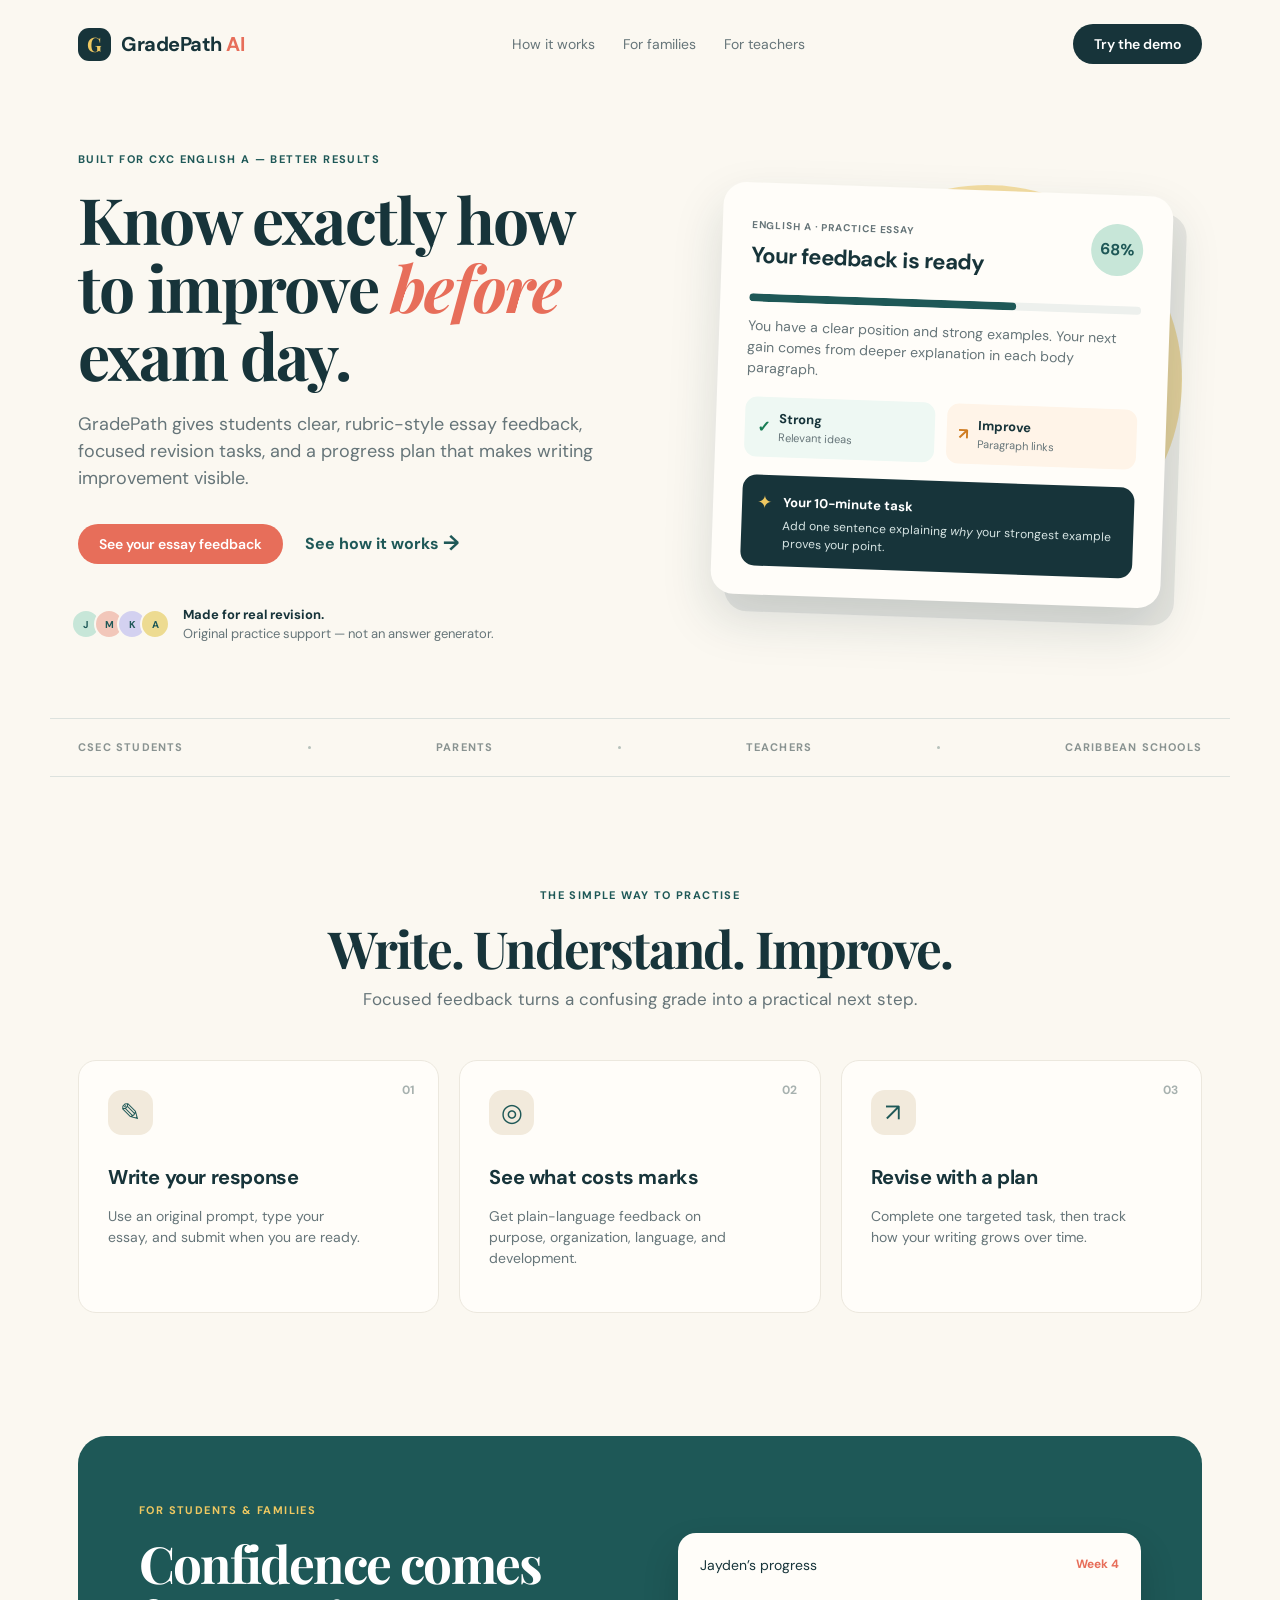
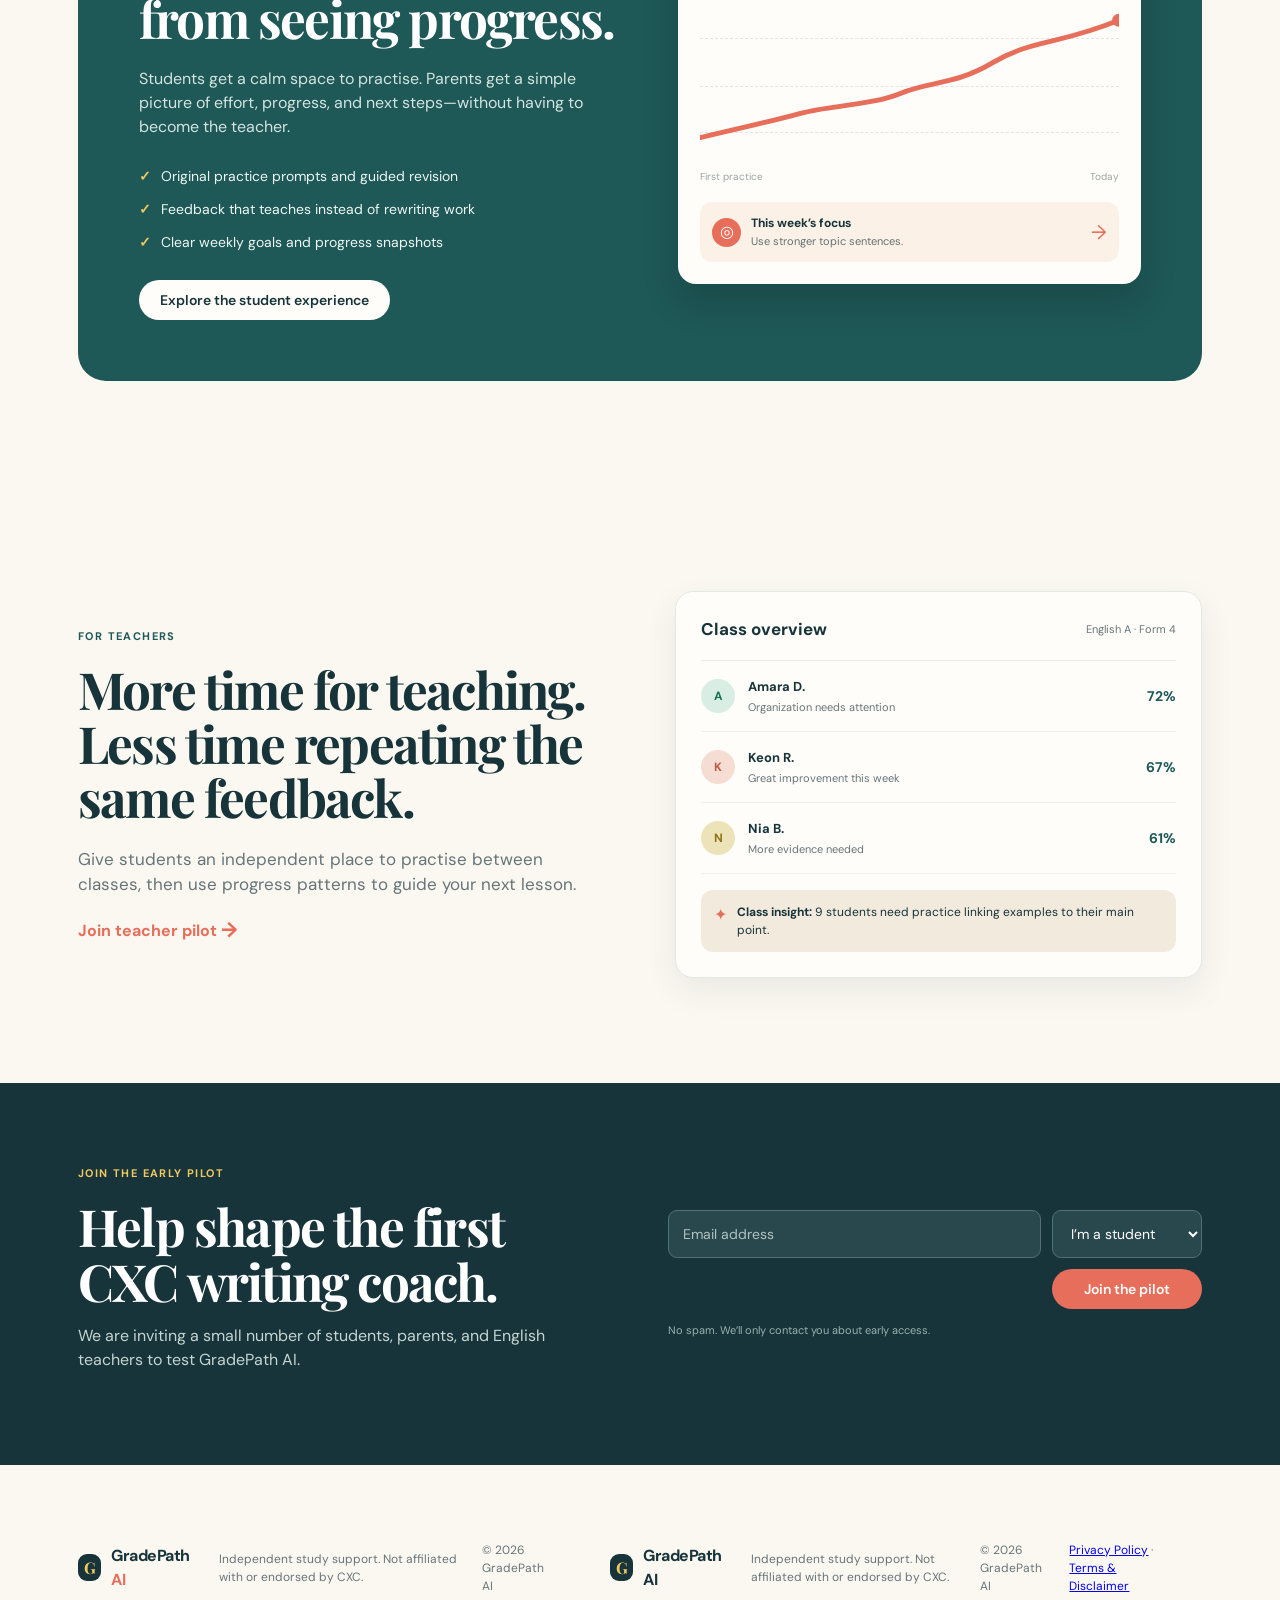
==== index.html @ 46530f76 "Update index.html" ====
<!doctype html>
<html lang="en">
<head>
  <meta charset="utf-8" />
  <meta name="viewport" content="width=device-width, initial-scale=1" />
  <title>GradePath AI — CXC English A Essay Coach — Built for Better Results</title>
  <meta name="description" content="Practice, get rubric-style feedback, and improve for CXC English A." />
  <link rel="preconnect" href="https://fonts.googleapis.com">
  <link rel="preconnect" href="https://fonts.gstatic.com" crossorigin>
  <link href="https://fonts.googleapis.com/css2?family=DM+Sans:wght@400;500;600;700&family=Playfair+Display:wght@600;700&display=swap" rel="stylesheet">
  <link rel="stylesheet" href="styles.css" />
</head>
<body>
  <div class="site-shell">
    <header class="nav">
      <a class="brand" href="#top" aria-label="GradePath AI home">
        <span class="brand-mark">G</span>
        <span>GradePath <b>AI</b></span>
      </a>
      <nav class="nav-links" aria-label="Main navigation">
        <a href="#how">How it works</a>
        <a href="#features">For families</a>
        <a href="#teacher">For teachers</a>
      </nav>
      <button class="btn btn-dark" id="openDemoTop">Try the demo</button>
    </header>

    <main id="top">
      <section class="hero">
        <div class="hero-copy">
          <span class="eyebrow">BUILT FOR CXC ENGLISH A — BETTER RESULTS</span>
          <h1>Know exactly how to improve <em>before</em> exam day.</h1>
          <p class="hero-text">GradePath gives students clear, rubric-style essay feedback, focused revision tasks, and a progress plan that makes writing improvement visible.</p>
          <div class="hero-actions">
            <button class="btn btn-coral" id="openDemoHero">See your essay feedback</button>
            <a href="#how" class="text-link">See how it works <span>→</span></a>
          </div>
          <div class="trust-row">
            <div class="avatar-stack" aria-hidden="true">
              <span>J</span><span>M</span><span>K</span><span>A</span>
            </div>
            <p><strong>Made for real revision.</strong><br>Original practice support — not an answer generator.</p>
          </div>
        </div>
        <div class="hero-card-wrap">
          <div class="sun-orb"></div>
          <article class="feedback-preview card-shadow">
            <div class="preview-top">
              <div>
                <span class="tiny-label">ENGLISH A · PRACTICE ESSAY</span>
                <h3>Your feedback is ready</h3>
              </div>
              <span class="score-pill">68%</span>
            </div>
            <div class="score-bar"><span style="width:68%"></span></div>
            <p class="preview-summary">You have a clear position and strong examples. Your next gain comes from deeper explanation in each body paragraph.</p>
            <div class="feedback-grid">
              <div class="mini-card positive"><span>✓</span><div><b>Strong</b><small>Relevant ideas</small></div></div>
              <div class="mini-card improve"><span>↗</span><div><b>Improve</b><small>Paragraph links</small></div></div>
            </div>
            <div class="revision-box">
              <span class="spark">✦</span>
              <div><b>Your 10-minute task</b><p>Add one sentence explaining <em>why</em> your strongest example proves your point.</p></div>
            </div>
          </article>
        </div>
      </section>

      <section class="logo-strip" aria-label="Target learners">
        <span>CSEC STUDENTS</span><i></i><span>PARENTS</span><i></i><span>TEACHERS</span><i></i><span>CARIBBEAN SCHOOLS</span>
      </section>

      <section id="how" class="section how-section">
        <div class="section-intro">
          <span class="eyebrow">THE SIMPLE WAY TO PRACTISE</span>
          <h2>Write. Understand. Improve.</h2>
          <p>Focused feedback turns a confusing grade into a practical next step.</p>
        </div>
        <div class="steps">
          <article class="step-card">
            <span class="step-number">01</span>
            <div class="step-icon">✎</div>
            <h3>Write your response</h3>
            <p>Use an original prompt, type your essay, and submit when you are ready.</p>
          </article>
          <article class="step-card">
            <span class="step-number">02</span>
            <div class="step-icon">◎</div>
            <h3>See what costs marks</h3>
            <p>Get plain-language feedback on purpose, organization, language, and development.</p>
          </article>
          <article class="step-card">
            <span class="step-number">03</span>
            <div class="step-icon">↗</div>
            <h3>Revise with a plan</h3>
            <p>Complete one targeted task, then track how your writing grows over time.</p>
          </article>
        </div>
      </section>

      <section id="features" class="section family-section">
        <div class="family-panel">
          <div>
            <span class="eyebrow">FOR STUDENTS & FAMILIES</span>
            <h2>Confidence comes from seeing progress.</h2>
            <p>Students get a calm space to practise. Parents get a simple picture of effort, progress, and next steps—without having to become the teacher.</p>
            <ul class="check-list">
              <li><span>✓</span> Original practice prompts and guided revision</li>
              <li><span>✓</span> Feedback that teaches instead of rewriting work</li>
              <li><span>✓</span> Clear weekly goals and progress snapshots</li>
            </ul>
            <button class="btn btn-light" id="openDemoFamily">Explore the student experience</button>
          </div>
          <div class="progress-mock">
            <div class="progress-head"><span>Jayden’s progress</span><b>Week 4</b></div>
            <div class="chart-area">
              <div class="gridline g1"></div><div class="gridline g2"></div><div class="gridline g3"></div>
              <svg viewBox="0 0 500 210" preserveAspectRatio="none" aria-label="Improving score graph">
                <path d="M0 175 C60 160, 85 155, 120 145 S205 135, 240 120 S305 110, 350 82 S430 60, 500 30" fill="none" stroke="currentColor" stroke-width="6" stroke-linecap="round" />
                <circle cx="500" cy="30" r="8" fill="currentColor" />
              </svg>
            </div>
            <div class="chart-labels"><span>First practice</span><span>Today</span></div>
            <div class="goal-card"><span class="goal-icon">◎</span><div><b>This week’s focus</b><p>Use stronger topic sentences.</p></div><span class="goal-arrow">→</span></div>
          </div>
        </div>
      </section>

      <section id="teacher" class="section teacher-section">
        <div class="teacher-copy">
          <span class="eyebrow">FOR TEACHERS</span>
          <h2>More time for teaching. Less time repeating the same feedback.</h2>
          <p>Give students an independent place to practise between classes, then use progress patterns to guide your next lesson.</p>
          <a class="text-link dark-link" href="#waitlist">Join teacher pilot <span>→</span></a>
        </div>
        <div class="teacher-dashboard">
          <div class="dash-top"><b>Class overview</b><span>English A · Form 4</span></div>
          <div class="student-row"><span class="student-dot one">A</span><div><b>Amara D.</b><small>Organization needs attention</small></div><strong>72%</strong></div>
          <div class="student-row"><span class="student-dot two">K</span><div><b>Keon R.</b><small>Great improvement this week</small></div><strong>67%</strong></div>
          <div class="student-row"><span class="student-dot three">N</span><div><b>Nia B.</b><small>More evidence needed</small></div><strong>61%</strong></div>
          <div class="insight-callout"><span>✦</span><p><b>Class insight:</b> 9 students need practice linking examples to their main point.</p></div>
        </div>
      </section>

      <section id="waitlist" class="waitlist-section">
        <div>
          <span class="eyebrow light-eyebrow">JOIN THE EARLY PILOT</span>
          <h2>Help shape the first CXC writing coach.</h2>
          <p>We are inviting a small number of students, parents, and English teachers to test GradePath AI.</p>
        </div>
        <form
  name="gradepath-waitlist"
  method="POST"
  data-netlify="true"
  netlify-honeypot="bot-field"
  class="waitlist-form"
>
  <input type="hidden" name="form-name" value="gradepath-waitlist">

  <p hidden>
    <label>
      Don’t fill this out:
      <input name="bot-field">
    </label>
  </p>

  <input
    required
    type="email"
    id="email"
    name="email"
    placeholder="Email address"
    aria-label="Email address"
  >

  <select id="role" name="role" aria-label="I am a">
    <option value="Student">I’m a student</option>
    <option value="Parent">I’m a parent</option>
    <option value="Teacher">I’m a teacher</option>
  </select>

  <button class="btn btn-coral" type="submit">Join the pilot</button>

  <p class="form-note">
    No spam. We’ll only contact you about early access.
  </p>
</form>
      </section>
    </main>

    <footer class="footer">
      <a class="brand footer-brand" href="#top"><span class="brand-mark">G</span><span>GradePath <b>AI</b></span></a>
      <p>Independent study support. Not affiliated with or endorsed by CXC.</p>
      <span>© 2026 GradePath AI</span><footer class="footer">
  <a class="brand footer-brand" href="#top"><span class="brand-mark">G</span><span>GradePath AI</span></a>
  <p>Independent study support. Not affiliated with or endorsed by CXC.</p>
  <span>© 2026 GradePath AI</span>

  <p>
    <a href="/privacy.html">Privacy Policy</a>
    <span>·</span>
    <a href="/terms.html">Terms & Disclaimer</a>
  </p>
</footer>
    </footer>
  </div>

  <div class="modal-backdrop" id="demoModal" aria-hidden="true">
    <section class="demo-modal" role="dialog" aria-modal="true" aria-labelledby="demoTitle">
      <button class="modal-close" id="closeDemo" aria-label="Close demo">×</button>
      <div class="demo-step" id="demoInput">
        <span class="eyebrow">INTERACTIVE DEMO</span>
        <h2 id="demoTitle">Try a sample essay check.</h2>
        <p>Paste a short paragraph. This demo gives example coaching feedback—not an official CXC grade.</p>
        <textarea id="essayText" placeholder="Write or paste a paragraph here…">Social media can be helpful for teenagers because it allows them to communicate with friends and learn new things. However, many young people spend too much time online and this can affect their school work.</textarea>
        <button class="btn btn-dark full-btn" id="analyzeEssay">Show my feedback</button>
      </div>
      <div class="demo-step hidden" id="demoFeedback">
        <span class="eyebrow">YOUR PRACTICE FEEDBACK</span>
        <div class="modal-score"><div><span>Estimated practice band</span><h2 id="scoreValue">65%</h2></div><div class="modal-ring"><span id="scoreRing">65</span></div></div>
        <div class="feedback-list">
          <div><span class="pill pill-good">Strength</span><p id="strengthText">Your main idea is clear and relevant to the topic.</p></div>
          <div><span class="pill pill-focus">Focus next</span><p id="focusText">Explain how social media affects school work with one specific example.</p></div>
          <div><span class="pill pill-task">10-minute revision</span><p>Write one extra sentence that explains why your example proves your point.</p></div>
        </div>
        <button class="btn btn-coral full-btn" id="resetDemo">Try another response</button>
      </div>
    </section>
  </div>

  <script src="script.js"></script>
</body>
</html>
---- styles.css ----
:root{
  --ink:#17343a;--paper:#fbf8f1;--cream:#f2eadc;--teal:#1e5857;--mint:#c7e6d8;--coral:#e76e5a;--gold:#efc861;--muted:#667579;--line:#dde2de;--white:#fffdf9;
}
*{box-sizing:border-box} html{scroll-behavior:smooth} body{margin:0;background:var(--paper);font-family:"DM Sans",Arial,sans-serif;color:var(--ink);line-height:1.5}.site-shell{overflow:hidden}.nav{max-width:1180px;margin:auto;padding:24px 28px;display:flex;align-items:center;justify-content:space-between;gap:20px}.brand{display:flex;align-items:center;gap:10px;color:var(--ink);text-decoration:none;font-size:20px;font-weight:700;letter-spacing:-.5px}.brand b{color:var(--coral)}.brand-mark{display:grid;place-items:center;width:33px;height:33px;border-radius:11px;background:var(--ink);color:var(--gold);font-family:"Playfair Display",serif;font-size:20px}.nav-links{display:flex;gap:28px}.nav-links a{color:var(--muted);font-size:14px;text-decoration:none}.nav-links a:hover{color:var(--ink)}.btn{border:0;border-radius:999px;padding:13px 21px;font:600 14px/1 "DM Sans",sans-serif;cursor:pointer;transition:.2s transform,.2s opacity}.btn:hover{transform:translateY(-2px)}.btn-dark{background:var(--ink);color:white}.btn-coral{background:var(--coral);color:white}.btn-light{background:var(--white);color:var(--ink)}.hero{max-width:1180px;margin:auto;min-height:630px;padding:58px 28px 74px;display:grid;grid-template-columns:1.03fr .97fr;align-items:center;gap:50px}.eyebrow{display:inline-block;color:var(--teal);font-size:11px;font-weight:700;letter-spacing:1.4px}.hero h1,.section h2,.waitlist-section h2{font-family:"Playfair Display",serif;letter-spacing:-1.8px;line-height:1.06;margin:15px 0 22px}.hero h1{font-size:clamp(45px,5vw,70px);max-width:650px}.hero h1 em{color:var(--coral);font-style:italic}.hero-text{font-size:18px;color:var(--muted);max-width:565px}.hero-actions{display:flex;align-items:center;gap:22px;margin-top:32px}.text-link{font-weight:700;color:var(--teal);text-decoration:none}.text-link span{font-size:21px;vertical-align:-1px}.trust-row{display:flex;align-items:center;gap:13px;margin-top:41px}.trust-row p{font-size:13px;color:var(--muted);margin:0}.trust-row strong{color:var(--ink)}.avatar-stack{display:flex}.avatar-stack span{width:30px;height:30px;border:2px solid var(--paper);border-radius:100%;display:grid;place-items:center;margin-left:-7px;font-size:10px;font-weight:700;background:var(--mint);color:var(--teal)}.avatar-stack span:nth-child(2){background:#f2c7ba}.avatar-stack span:nth-child(3){background:#d3d1f0}.avatar-stack span:nth-child(4){background:#eddb91}.hero-card-wrap{position:relative;min-height:430px;display:grid;place-items:center}.sun-orb{position:absolute;width:390px;height:390px;border-radius:50%;background:var(--gold);opacity:.54;top:5px;right:20px}.feedback-preview{width:min(450px,100%);position:relative;z-index:1;background:var(--white);border-radius:23px;padding:29px;transform:rotate(2deg)}.card-shadow{box-shadow:14px 17px 0 rgba(23,52,58,.09),0 23px 50px rgba(23,52,58,.15)}.preview-top{display:flex;justify-content:space-between;gap:15px}.preview-top h3{font-size:22px;letter-spacing:-.5px;margin:3px 0 0}.tiny-label{color:var(--muted);font-size:10px;font-weight:700;letter-spacing:.9px}.score-pill{display:grid;place-items:center;width:52px;height:52px;border-radius:50%;background:var(--mint);color:var(--teal);font-weight:700}.score-bar{height:8px;border-radius:99px;background:#edf0ed;margin:22px 0 14px;overflow:hidden}.score-bar span{display:block;height:100%;border-radius:inherit;background:var(--teal)}.preview-summary{color:var(--muted);font-size:14px}.feedback-grid{display:grid;grid-template-columns:1fr 1fr;gap:12px;margin:18px 0}.mini-card{display:flex;align-items:center;gap:9px;border-radius:12px;padding:12px}.mini-card span{font-weight:700}.mini-card b,.mini-card small{display:block}.mini-card b{font-size:13px}.mini-card small{font-size:11px;color:var(--muted)}.positive{background:#eef8f3}.positive span{color:#177d54}.improve{background:#fff4e8}.improve span{color:#cf7c22}.revision-box{display:flex;align-items:flex-start;gap:11px;background:var(--ink);border-radius:14px;color:white;padding:14px 15px}.revision-box b{font-size:13px}.revision-box p{font-size:12px;margin:3px 0 0;color:#d7e5e4}.spark{color:var(--gold);font-size:18px}.logo-strip{max-width:1180px;margin:0 auto;padding:20px 28px;border-top:1px solid var(--line);border-bottom:1px solid var(--line);display:flex;justify-content:space-between;align-items:center;color:#899391;font-size:11px;font-weight:700;letter-spacing:1.2px}.logo-strip i{width:3px;height:3px;border-radius:50%;background:#b6c1bb}.section{max-width:1180px;margin:auto;padding:105px 28px}.section-intro{text-align:center}.section h2,.waitlist-section h2{font-size:clamp(34px,4vw,52px)}.section-intro p{color:var(--muted);font-size:17px;margin-top:-10px}.steps{display:grid;grid-template-columns:repeat(3,1fr);gap:20px;margin-top:48px}.step-card{background:#fffdf9;border:1px solid #ece8de;border-radius:18px;padding:29px;position:relative;min-height:250px}.step-number{position:absolute;right:23px;top:20px;color:#a7b1af;font-weight:700;font-size:12px}.step-icon{display:grid;place-items:center;width:45px;height:45px;border-radius:14px;background:var(--cream);color:var(--teal);font-size:25px}.step-card h3{font-size:20px;letter-spacing:-.4px;margin:27px 0 7px}.step-card p{font-size:14px;color:var(--muted);max-width:255px}.family-section{padding-top:18px}.family-panel{background:var(--teal);border-radius:28px;padding:61px;display:grid;grid-template-columns:1fr .95fr;gap:52px;align-items:center;color:white}.family-panel .eyebrow{color:var(--gold)}.family-panel h2{max-width:520px}.family-panel p{color:#d3e4e0;max-width:500px}.check-list{list-style:none;padding:0;margin:27px 0}.check-list li{display:flex;gap:10px;margin:12px 0;color:#edf7f4;font-size:14px}.check-list span{color:var(--gold);font-weight:700}.progress-mock{background:var(--white);color:var(--ink);padding:22px;border-radius:18px;box-shadow:0 18px 36px rgba(0,0,0,.16)}.progress-head{display:flex;justify-content:space-between;font-size:14px}.progress-head b{color:var(--coral);font-size:12px}.chart-area{height:170px;position:relative;color:var(--coral);margin:20px 0 3px}.chart-area svg{width:100%;height:100%;position:relative;z-index:1}.gridline{position:absolute;width:100%;border-top:1px dashed #e2e4e2}.g1{top:25%}.g2{top:53%}.g3{top:80%}.chart-labels{display:flex;justify-content:space-between;color:#9aa4a4;font-size:10px}.goal-card{display:flex;align-items:center;gap:10px;margin-top:18px;background:#fbf1e7;border-radius:12px;padding:12px}.goal-card b,.goal-card p{display:block}.goal-card b{font-size:12px}.goal-card p{font-size:11px;margin:1px 0;color:#657171}.goal-icon{display:grid;place-items:center;background:var(--coral);color:white;width:29px;height:29px;border-radius:50%}.goal-arrow{margin-left:auto;color:var(--coral);font-size:20px}.teacher-section{display:grid;grid-template-columns:1fr 1fr;gap:70px;align-items:center}.teacher-copy h2{max-width:510px}.teacher-copy p{color:var(--muted);font-size:17px;max-width:500px}.dark-link{color:var(--coral)}.teacher-dashboard{background:#fffdf9;border:1px solid #e5e9e4;border-radius:18px;padding:25px;box-shadow:0 12px 34px rgba(23,52,58,.08)}.dash-top{display:flex;justify-content:space-between;align-items:center;padding-bottom:18px;border-bottom:1px solid #e8ece8}.dash-top b{font-size:17px}.dash-top span{font-size:11px;color:var(--muted)}.student-row{display:grid;grid-template-columns:36px 1fr auto;gap:11px;align-items:center;padding:16px 0;border-bottom:1px solid #eef0ed}.student-dot{width:34px;height:34px;border-radius:50%;display:grid;place-items:center;font-size:12px;font-weight:700}.one{background:#d8eee4;color:#167155}.two{background:#f6ddd4;color:#bc5944}.three{background:#ede3b8;color:#907217}.student-row b{font-size:13px;display:block}.student-row small{display:block;font-size:11px;color:var(--muted);margin-top:2px}.student-row strong{color:var(--teal);font-size:14px}.insight-callout{display:flex;gap:10px;background:var(--cream);padding:13px;border-radius:12px;margin-top:16px}.insight-callout span{color:var(--coral)}.insight-callout p{font-size:12px;margin:0}.waitlist-section{background:var(--ink);color:white;padding:77px max(28px,calc((100vw - 1124px)/2));display:grid;grid-template-columns:1fr 1fr;gap:55px;align-items:center}.light-eyebrow{color:var(--gold)}.waitlist-section h2{max-width:510px;margin-bottom:15px}.waitlist-section p{color:#c5d4d0;max-width:480px}.waitlist-form{display:grid;grid-template-columns:1fr 150px;gap:11px}.waitlist-form input,.waitlist-form select{border:1px solid #537074;background:#29484e;color:white;border-radius:9px;padding:13px 14px;font:14px "DM Sans",sans-serif;outline:none}.waitlist-form input::placeholder{color:#b1c2bf}.waitlist-form input:focus,.waitlist-form select:focus{border-color:var(--gold)}.waitlist-form .btn{grid-column:2}.form-note{grid-column:1/-1!important;margin:2px 0 0!important;font-size:11px;color:#9bb0ad!important}.footer{max-width:1180px;margin:auto;padding:32px 28px;display:flex;justify-content:space-between;align-items:center;gap:25px;color:var(--muted);font-size:12px}.footer-brand{font-size:16px}.footer .brand-mark{width:27px;height:27px;border-radius:9px;font-size:16px}.modal-backdrop{opacity:0;pointer-events:none;position:fixed;inset:0;background:rgba(10,29,33,.65);display:grid;place-items:center;padding:20px;z-index:9;transition:opacity .2s}.modal-backdrop.open{opacity:1;pointer-events:auto}.demo-modal{position:relative;width:min(620px,100%);max-height:90vh;overflow:auto;border-radius:21px;background:var(--white);padding:35px;box-shadow:0 24px 80px rgba(0,0,0,.35)}.modal-close{position:absolute;right:18px;top:15px;background:transparent;border:0;color:var(--muted);font-size:28px;cursor:pointer}.demo-modal h2{font-family:"Playfair Display",serif;font-size:37px;letter-spacing:-1px;line-height:1.1;margin:9px 0}.demo-modal p{color:var(--muted)}.demo-modal textarea{width:100%;min-height:155px;border:1px solid #dce3de;border-radius:12px;background:#fffefa;padding:14px;font:14px/1.55 "DM Sans",sans-serif;color:var(--ink);resize:vertical;margin:15px 0}.full-btn{width:100%;margin-top:8px}.hidden{display:none}.modal-score{display:flex;align-items:center;justify-content:space-between;margin:17px 0 21px}.modal-score span{display:block;color:var(--muted);font-size:12px}.modal-score h2{font-family:"DM Sans";font-size:43px;margin:0;color:var(--teal)}.modal-ring{width:80px;height:80px;border:7px solid var(--mint);border-right-color:var(--teal);border-bottom-color:var(--teal);border-radius:50%;display:grid;place-items:center;color:var(--teal);font-weight:700}.feedback-list{display:grid;gap:10px}.feedback-list>div{border-radius:12px;padding:12px 14px;background:#f3f6f2}.feedback-list p{font-size:13px;margin:5px 0 0}.pill{font-size:10px;font-weight:700;letter-spacing:.7px;text-transform:uppercase}.pill-good{color:#16815a}.pill-focus{color:#c67822}.pill-task{color:var(--coral)}
@media(max-width:850px){.nav-links{display:none}.hero{grid-template-columns:1fr;padding-top:38px;gap:20px}.hero-card-wrap{min-height:390px}.family-panel,.teacher-section,.waitlist-section{grid-template-columns:1fr}.family-panel{padding:38px}.teacher-section{gap:35px}.waitlist-section{padding:60px 28px}.waitlist-form{max-width:530px}.logo-strip{gap:12px;justify-content:center;flex-wrap:wrap}.logo-strip i{display:none}.footer{align-items:flex-start;flex-direction:column;gap:12px}}
@media(max-width:570px){.nav{padding:18px 19px}.nav .btn{padding:11px 15px}.hero{padding:40px 20px 54px}.hero h1{font-size:44px}.hero-actions{align-items:flex-start;flex-direction:column}.hero-card-wrap{min-height:352px}.sun-orb{width:300px;height:300px;right:-30px}.feedback-preview{padding:22px}.section{padding:75px 20px}.steps{grid-template-columns:1fr;margin-top:34px}.family-panel{margin:0 -2px;padding:31px 23px;border-radius:20px}.teacher-section{padding-top:70px}.waitlist-section{padding:52px 20px}.waitlist-form{grid-template-columns:1fr}.waitlist-form .btn{grid-column:1}.footer{padding:28px 20px}.demo-modal{padding:29px 21px}.demo-modal h2{font-size:31px}}
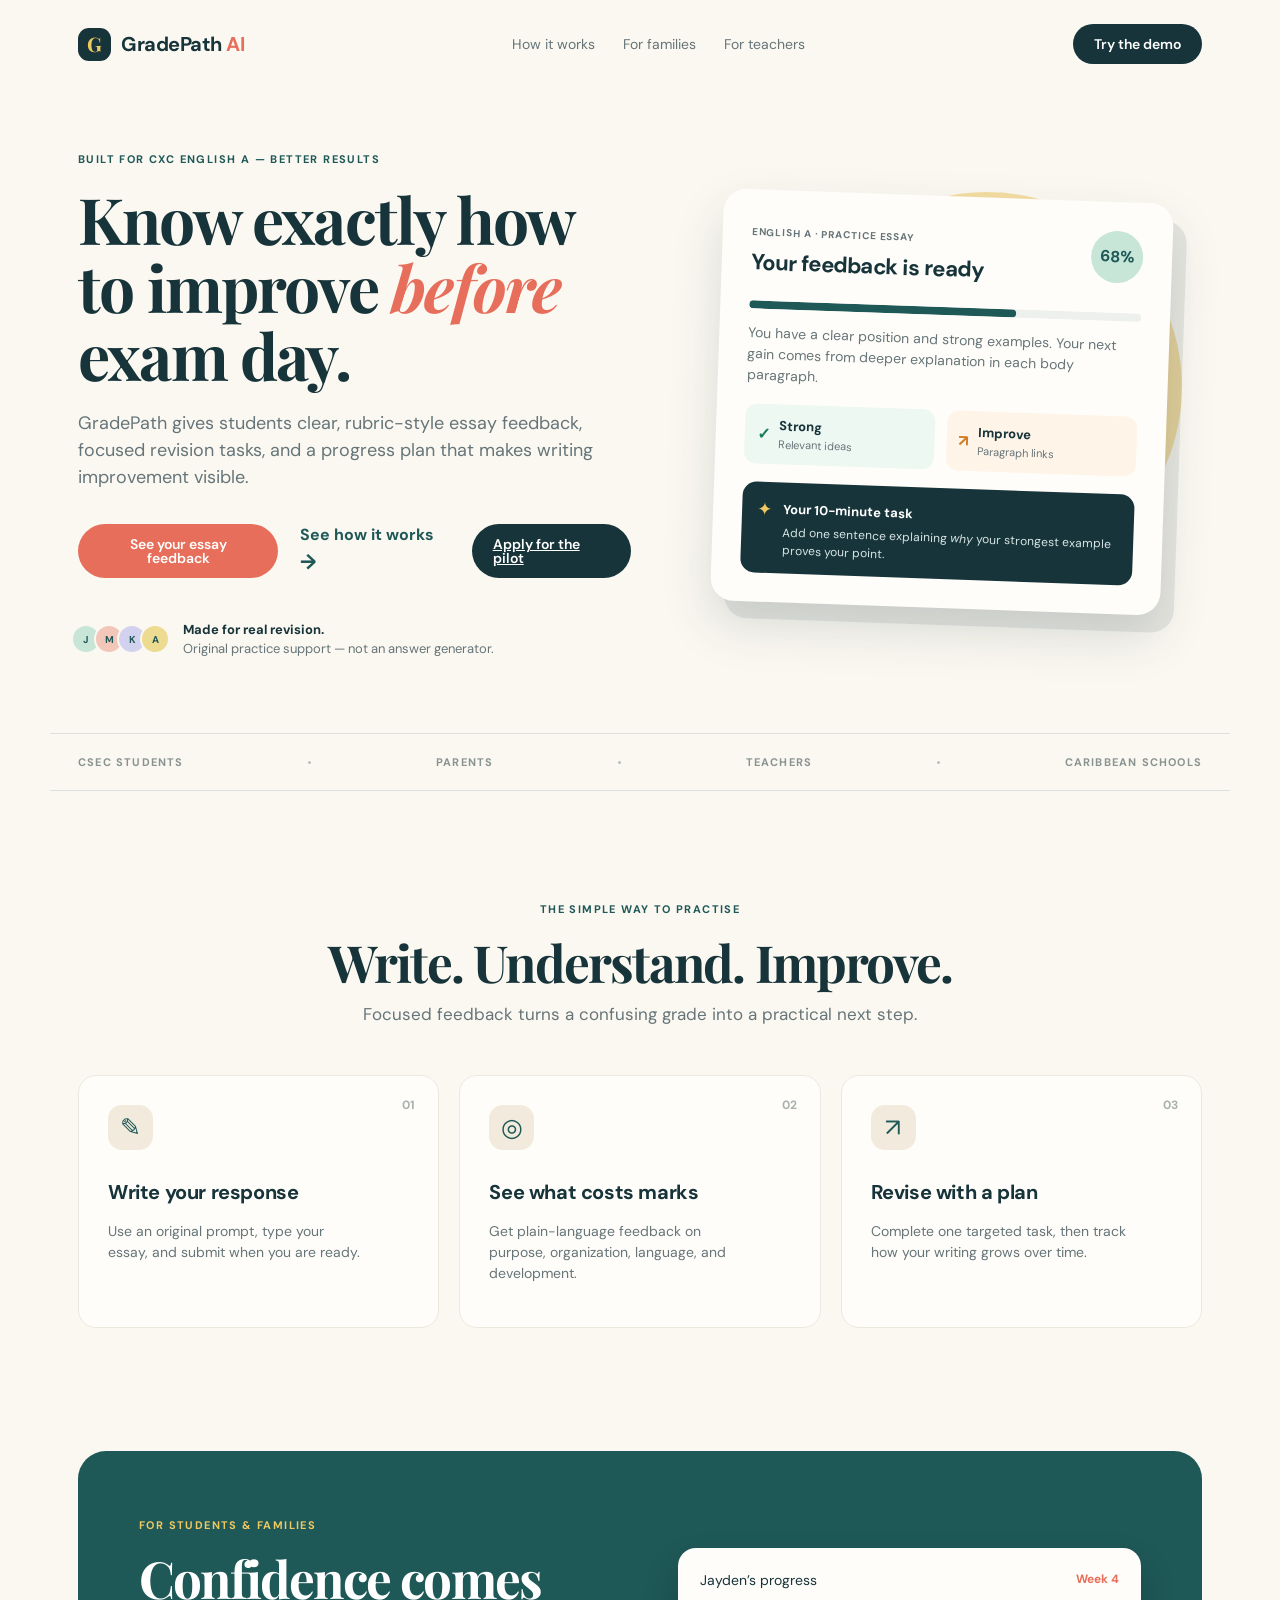
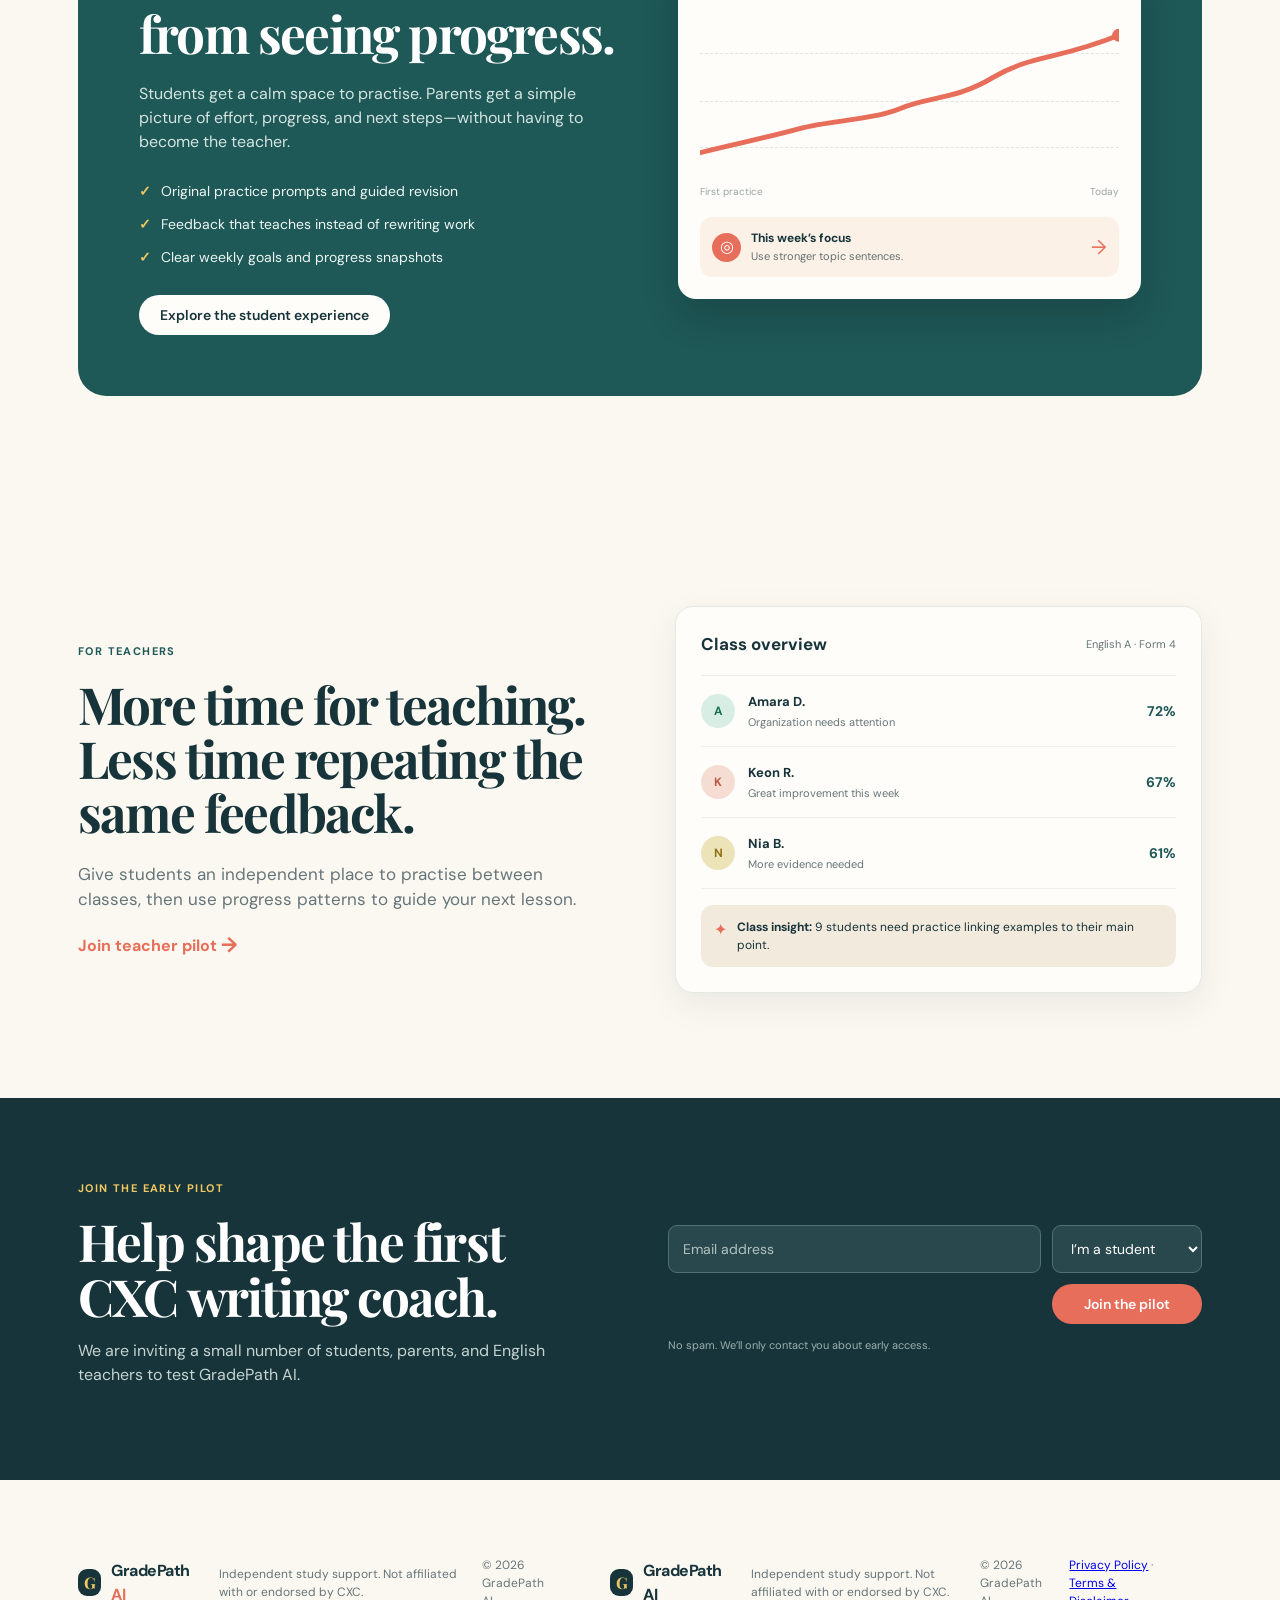
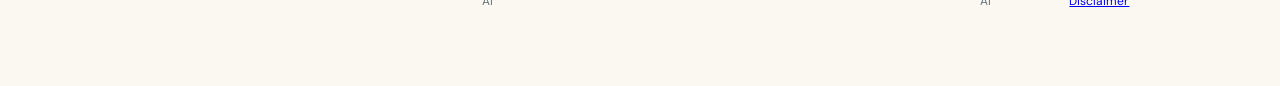
==== commit 80af9b0a: "Update index.html" ====
--- a/index.html
+++ b/index.html
@@ -34,6 +34,7 @@
           <div class="hero-actions">
             <button class="btn btn-coral" id="openDemoHero">See your essay feedback</button>
             <a href="#how" class="text-link">See how it works <span>→</span></a>
+            <a class="btn btn-dark" href="/pilot.html">Apply for the pilot</a>
           </div>
           <div class="trust-row">
             <div class="avatar-stack" aria-hidden="true">
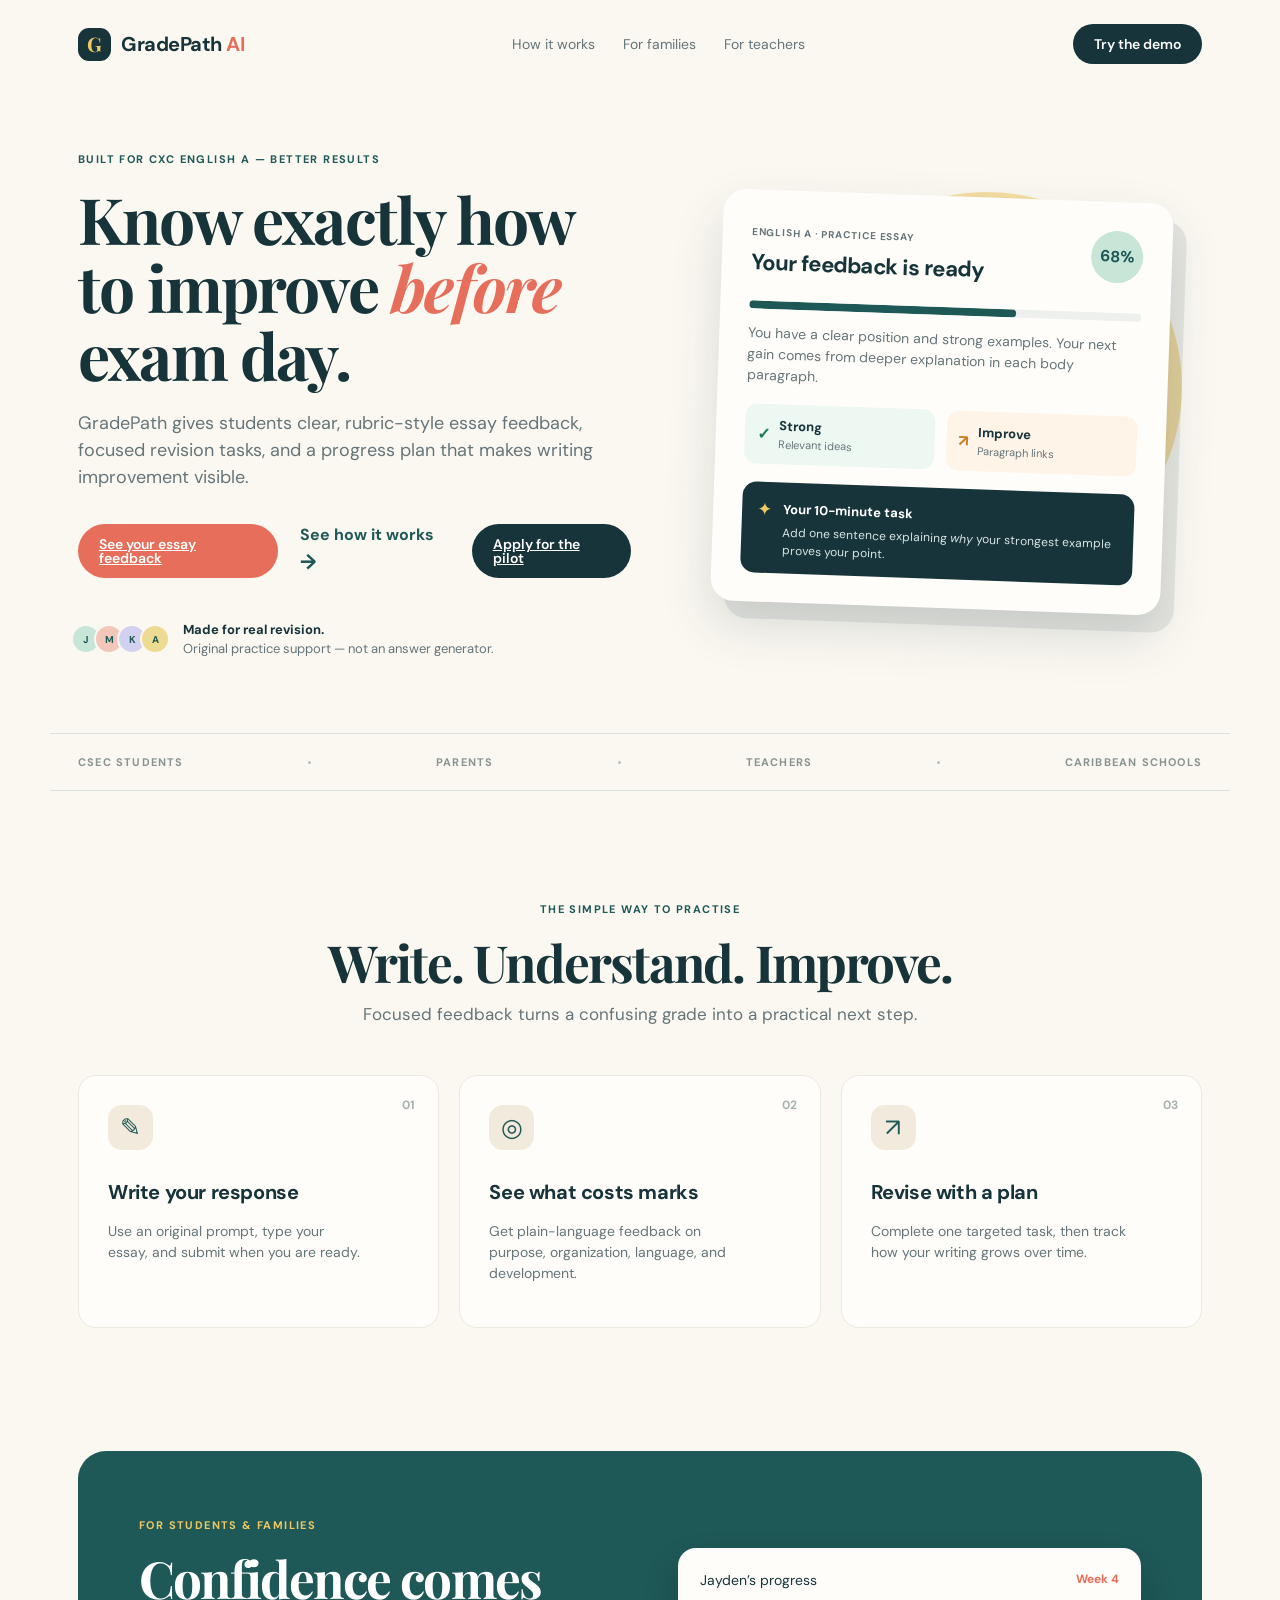
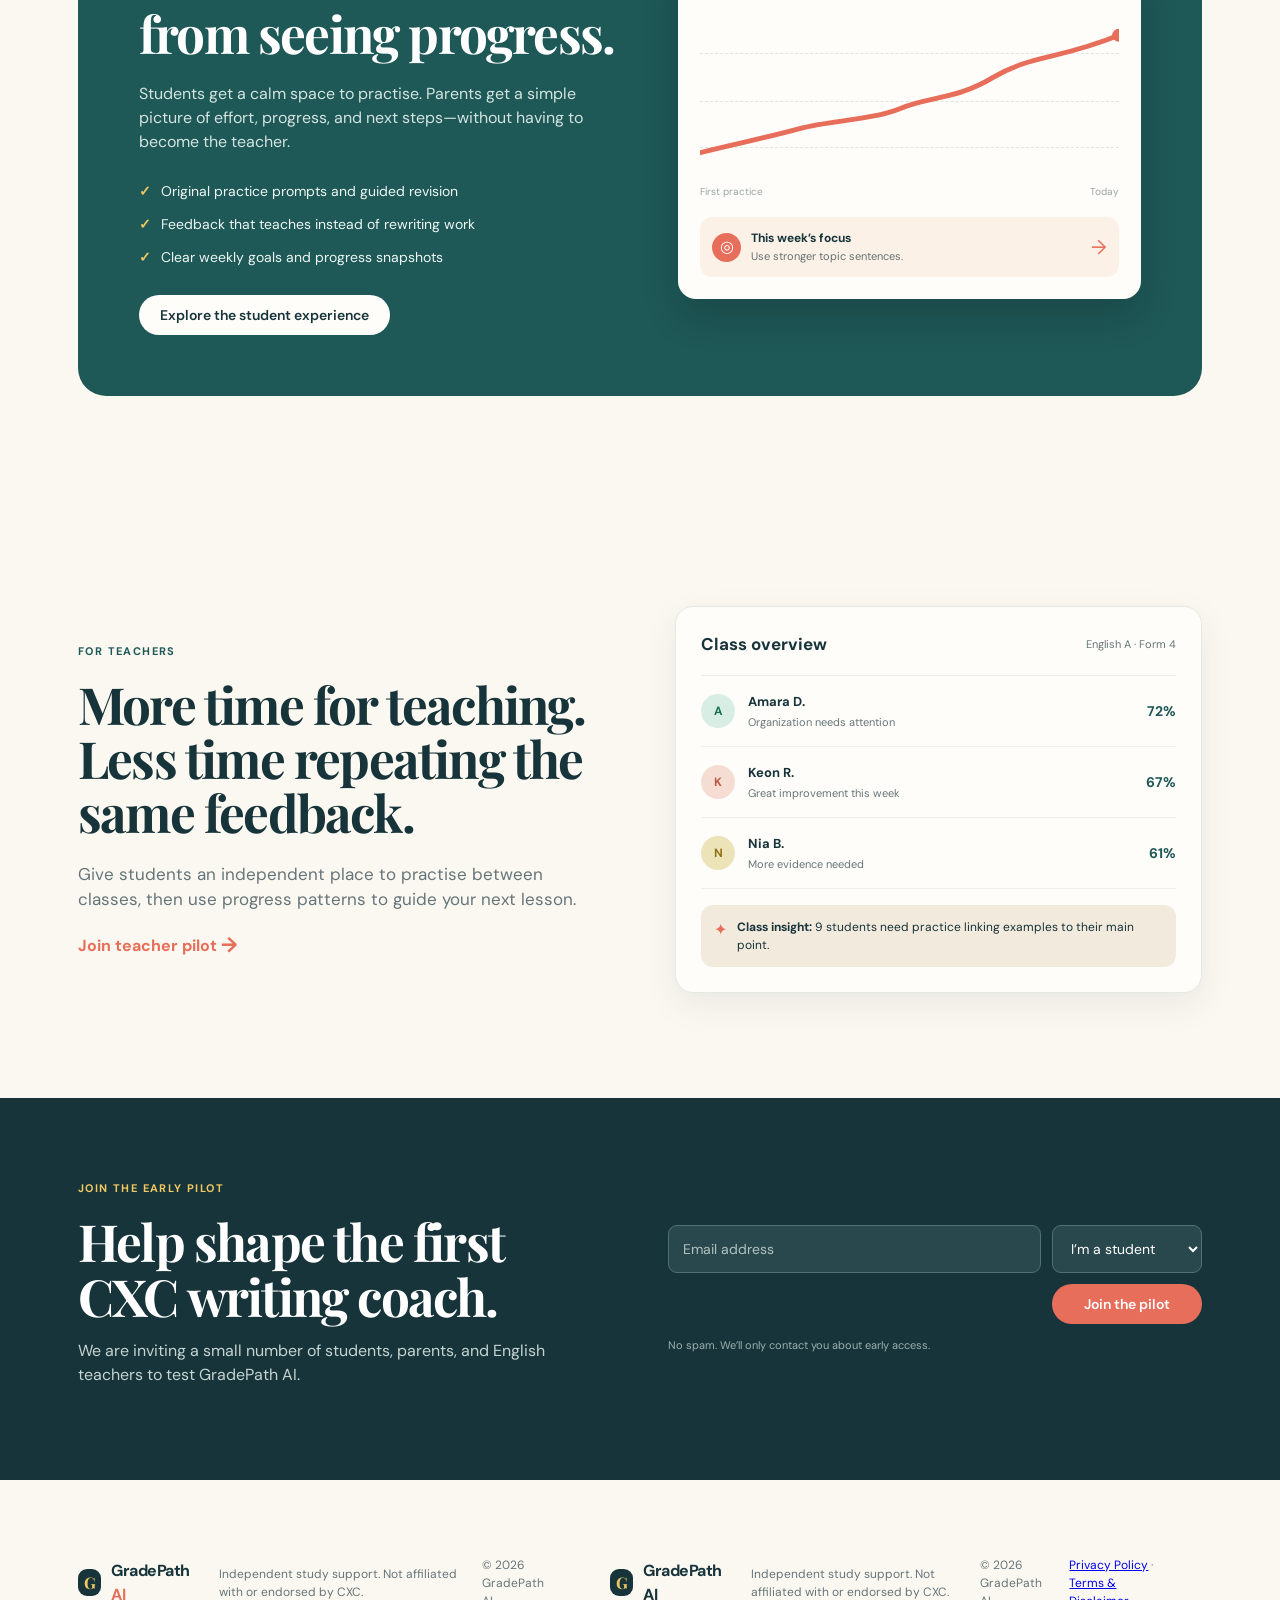
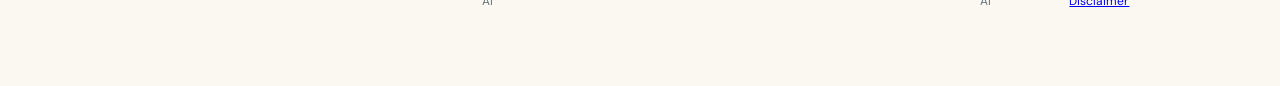
==== commit e43e7a6f: "Link homepage to essay feedback page" ====
--- a/index.html
+++ b/index.html
@@ -32,7 +32,7 @@
           <h1>Know exactly how to improve <em>before</em> exam day.</h1>
           <p class="hero-text">GradePath gives students clear, rubric-style essay feedback, focused revision tasks, and a progress plan that makes writing improvement visible.</p>
           <div class="hero-actions">
-            <button class="btn btn-coral" id="openDemoHero">See your essay feedback</button>
+            <a class="btn btn-coral" href="essay-feedback.html">See your essay feedback</a>
             <a href="#how" class="text-link">See how it works <span>→</span></a>
             <a class="btn btn-dark" href="/pilot.html">Apply for the pilot</a>
           </div>
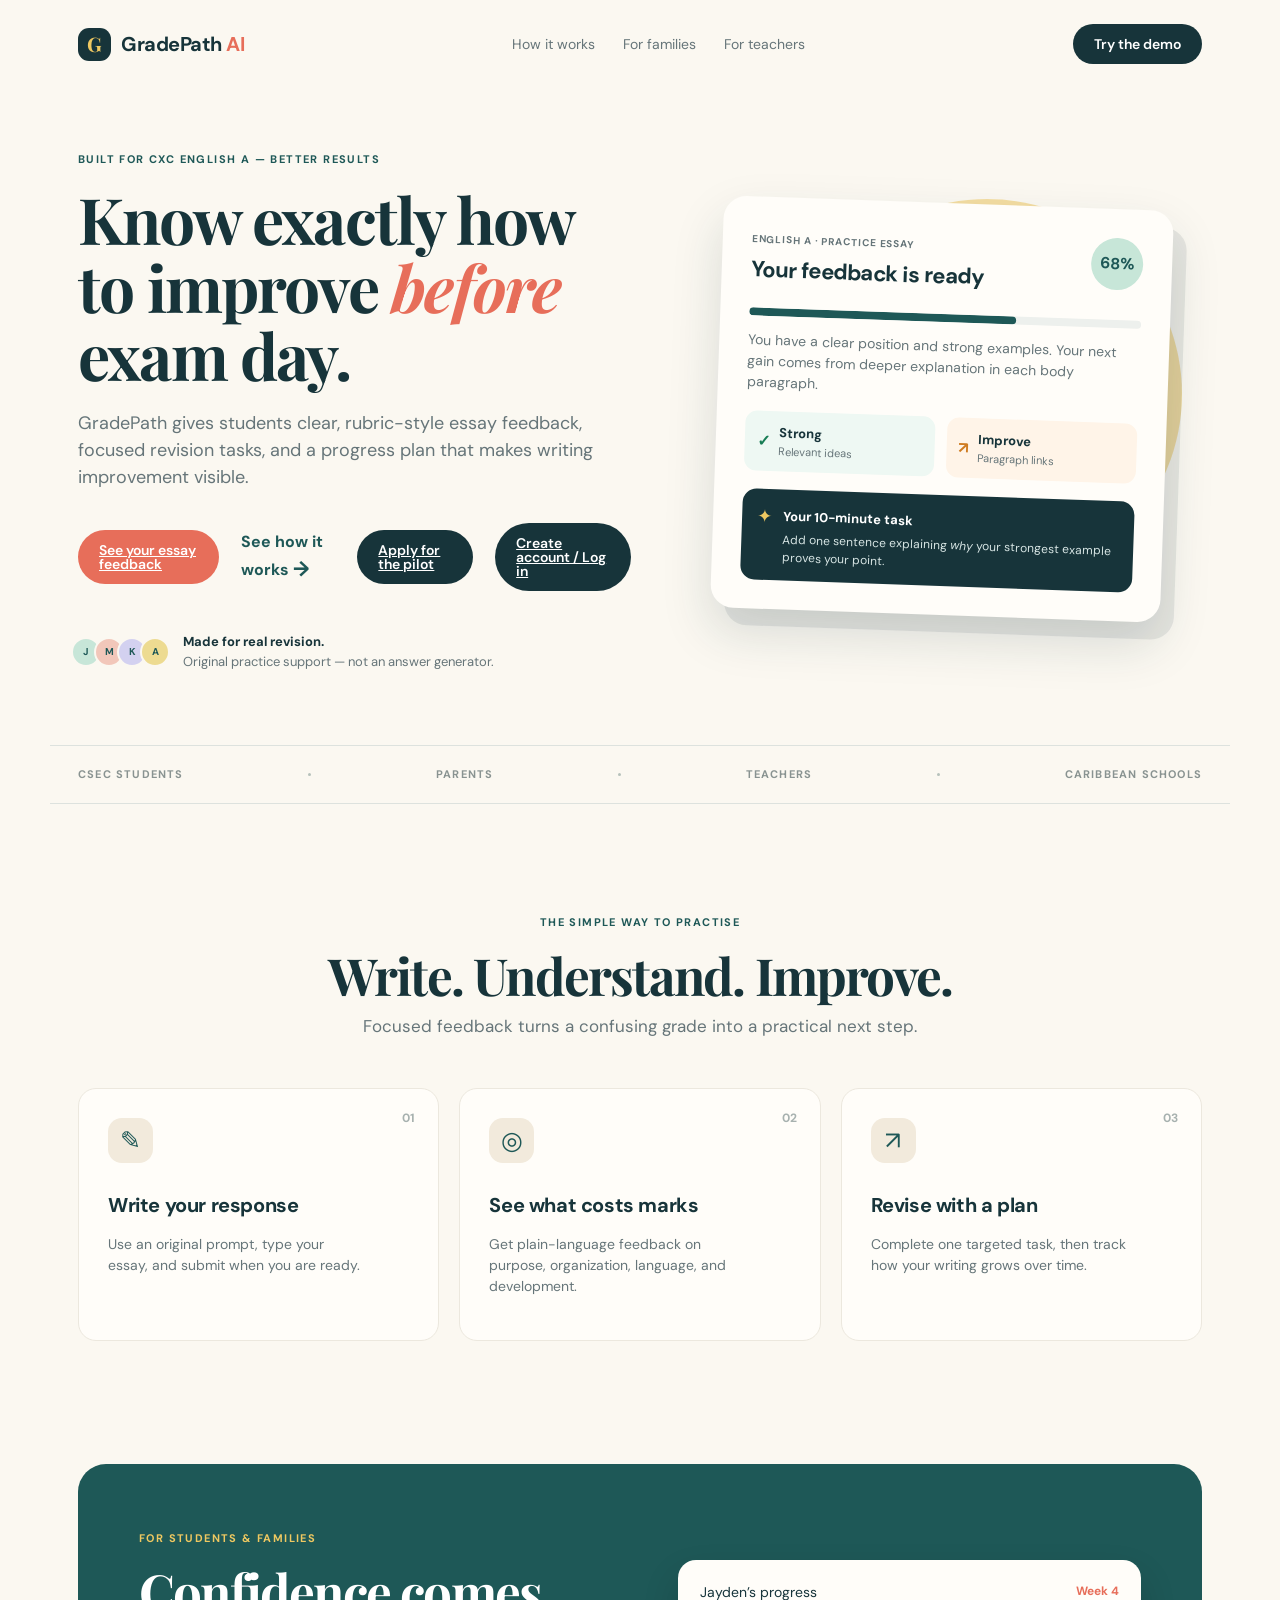
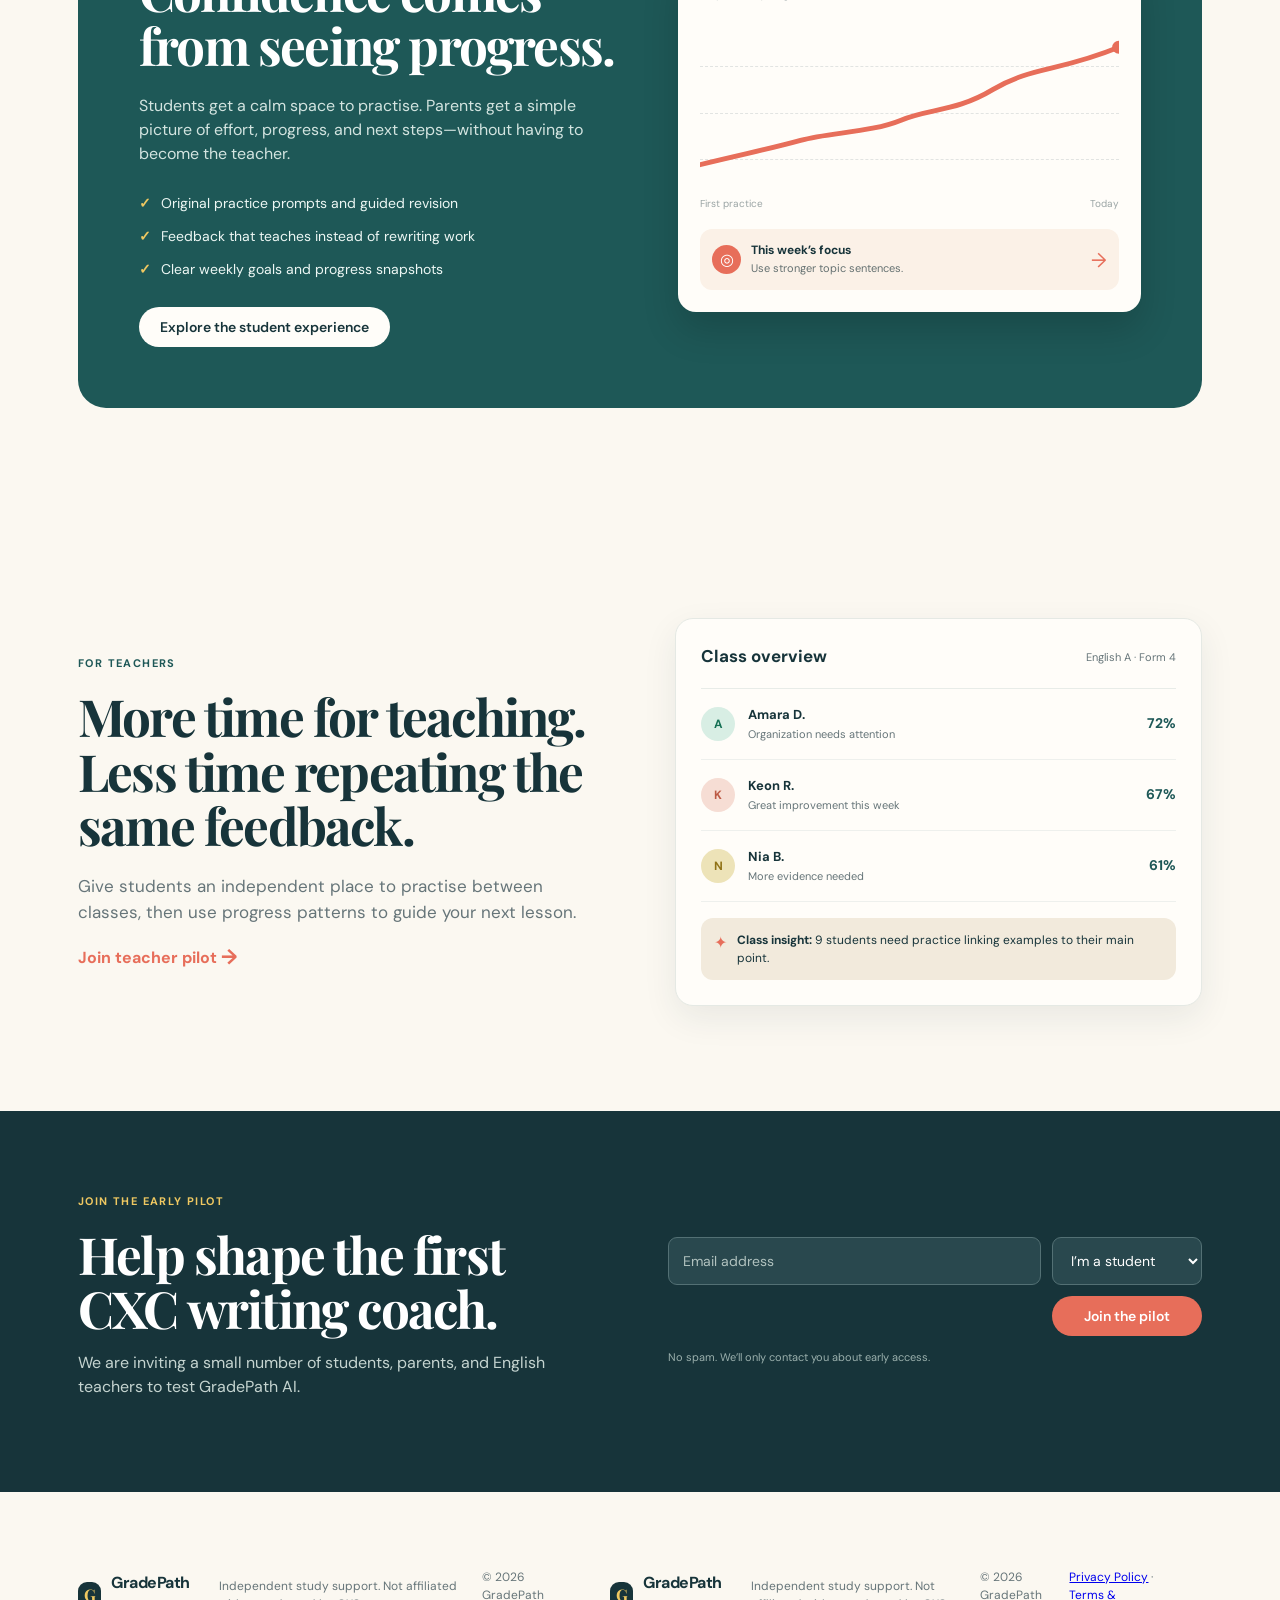
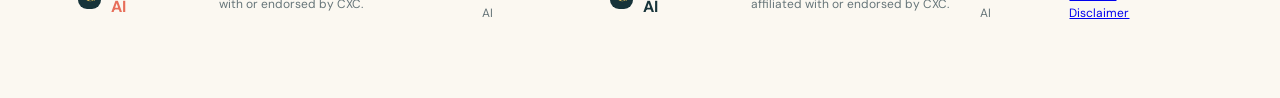
==== commit 2b205c4d: "Add account link to homepage" ====
--- a/index.html
+++ b/index.html
@@ -35,6 +35,7 @@
             <a class="btn btn-coral" href="essay-feedback.html">See your essay feedback</a>
             <a href="#how" class="text-link">See how it works <span>→</span></a>
             <a class="btn btn-dark" href="/pilot.html">Apply for the pilot</a>
+            <a class="btn btn-dark" href="account.html">Create account / Log in</a>
           </div>
           <div class="trust-row">
             <div class="avatar-stack" aria-hidden="true">
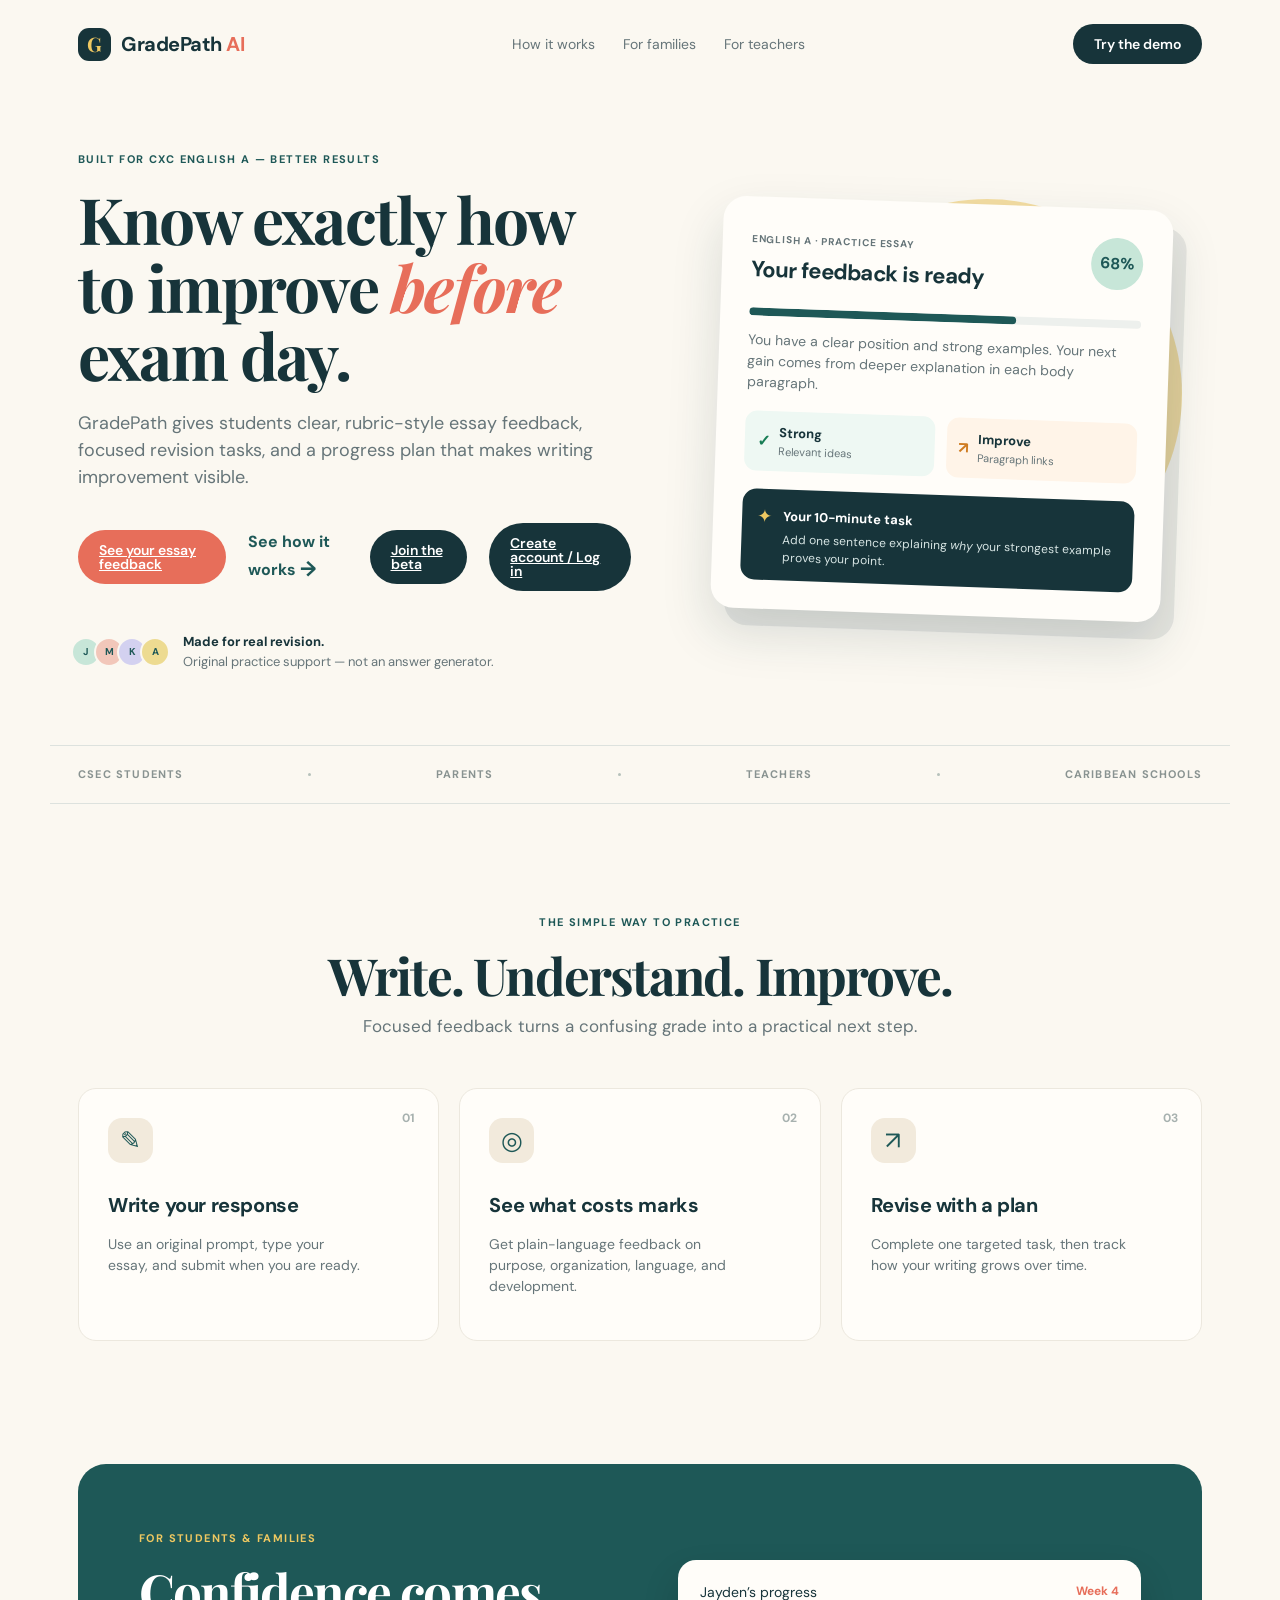
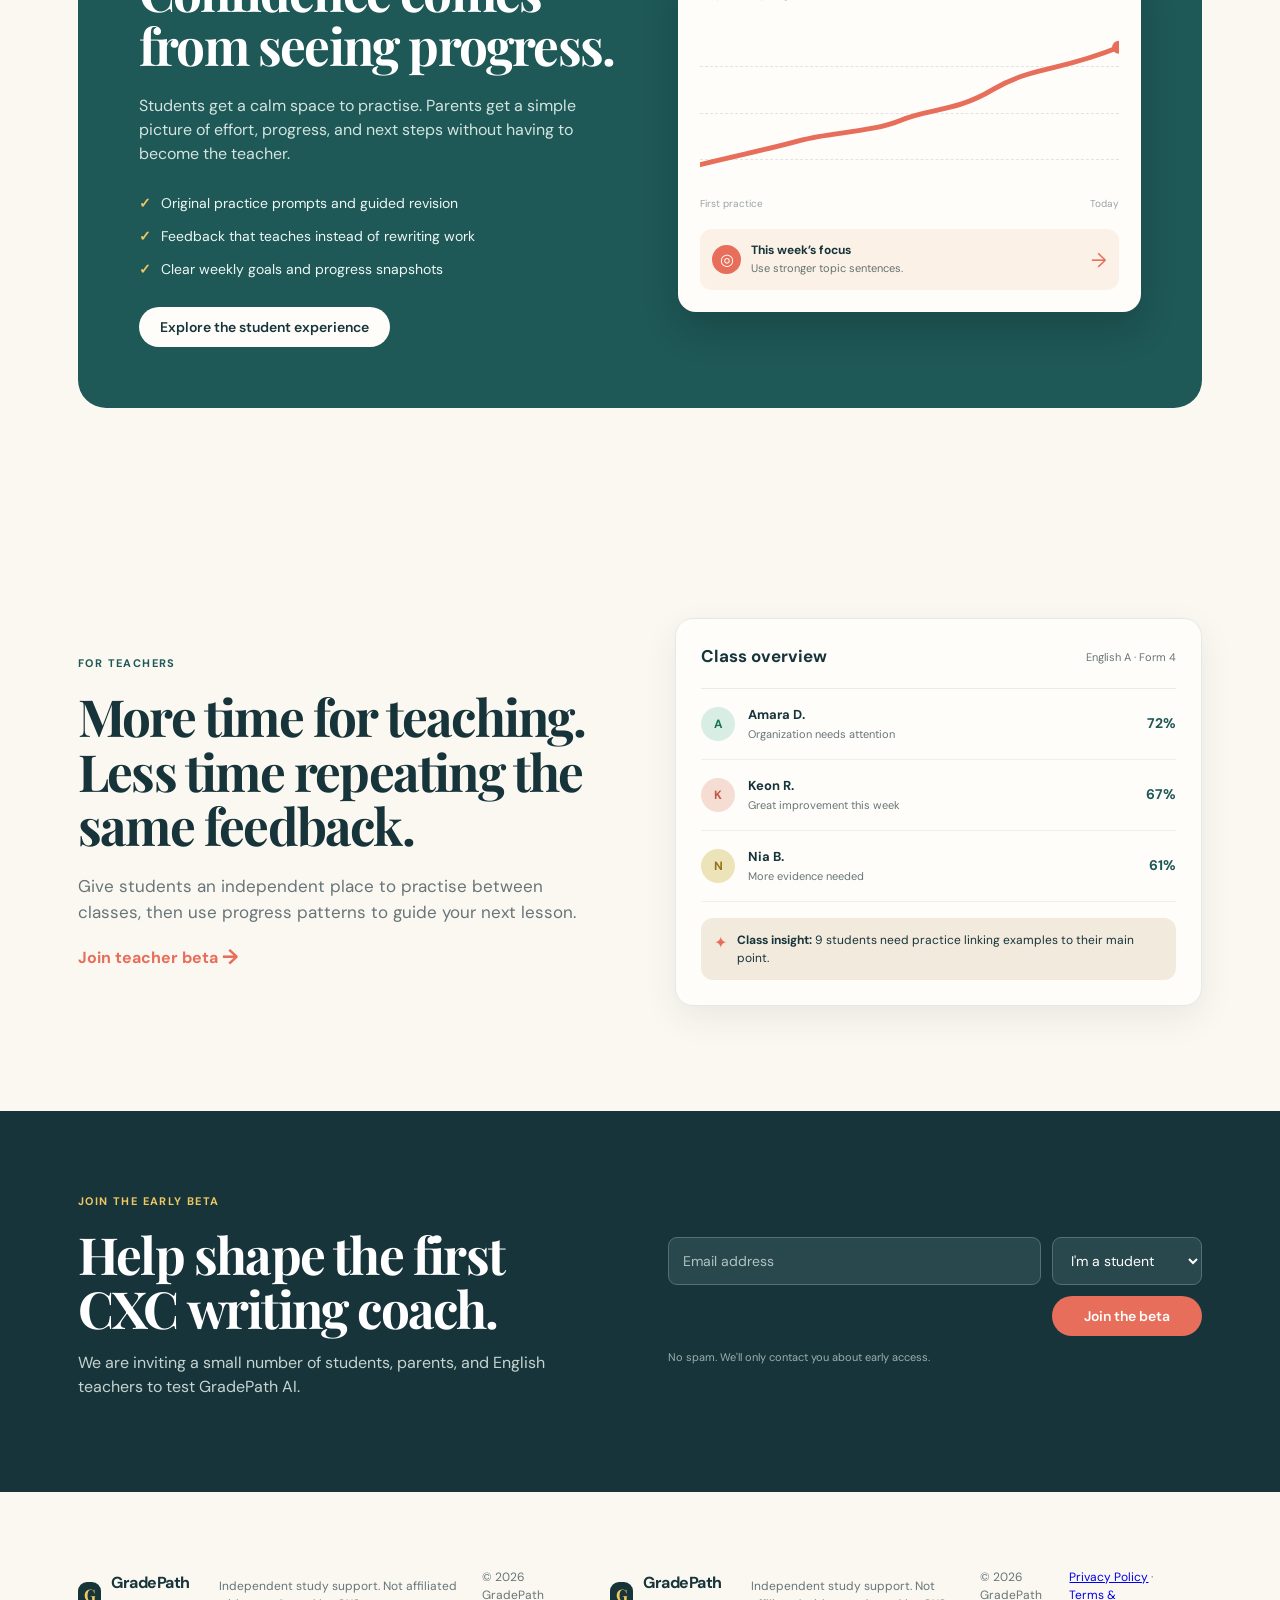
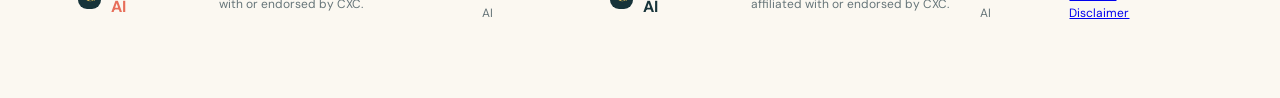
==== commit ecc4a85d: "Add My Progress button to essay feedback" ====
--- a/index.html
+++ b/index.html
@@ -34,7 +34,7 @@
           <div class="hero-actions">
             <a class="btn btn-coral" href="essay-feedback.html">See your essay feedback</a>
             <a href="#how" class="text-link">See how it works <span>→</span></a>
-            <a class="btn btn-dark" href="/pilot.html">Apply for the pilot</a>
+            <a class="btn btn-dark" href="/pilot.html">Join the beta</a>
             <a class="btn btn-dark" href="account.html">Create account / Log in</a>
           </div>
           <div class="trust-row">
@@ -74,7 +74,7 @@
 
       <section id="how" class="section how-section">
         <div class="section-intro">
-          <span class="eyebrow">THE SIMPLE WAY TO PRACTISE</span>
+          <span class="eyebrow">THE SIMPLE WAY TO PRACTICE</span>
           <h2>Write. Understand. Improve.</h2>
           <p>Focused feedback turns a confusing grade into a practical next step.</p>
         </div>
@@ -105,7 +105,7 @@
           <div>
             <span class="eyebrow">FOR STUDENTS & FAMILIES</span>
             <h2>Confidence comes from seeing progress.</h2>
-            <p>Students get a calm space to practise. Parents get a simple picture of effort, progress, and next steps—without having to become the teacher.</p>
+            <p>Students get a calm space to practise. Parents get a simple picture of effort, progress, and next steps without having to become the teacher.</p>
             <ul class="check-list">
               <li><span>✓</span> Original practice prompts and guided revision</li>
               <li><span>✓</span> Feedback that teaches instead of rewriting work</li>
@@ -133,7 +133,7 @@
           <span class="eyebrow">FOR TEACHERS</span>
           <h2>More time for teaching. Less time repeating the same feedback.</h2>
           <p>Give students an independent place to practise between classes, then use progress patterns to guide your next lesson.</p>
-          <a class="text-link dark-link" href="#waitlist">Join teacher pilot <span>→</span></a>
+          <a class="text-link dark-link" href="#waitlist">Join teacher beta <span>→</span></a>
         </div>
         <div class="teacher-dashboard">
           <div class="dash-top"><b>Class overview</b><span>English A · Form 4</span></div>
@@ -146,7 +146,7 @@
 
       <section id="waitlist" class="waitlist-section">
         <div>
-          <span class="eyebrow light-eyebrow">JOIN THE EARLY PILOT</span>
+          <span class="eyebrow light-eyebrow">JOIN THE EARLY BETA</span>
           <h2>Help shape the first CXC writing coach.</h2>
           <p>We are inviting a small number of students, parents, and English teachers to test GradePath AI.</p>
         </div>
@@ -176,15 +176,15 @@
   >
 
   <select id="role" name="role" aria-label="I am a">
-    <option value="Student">I’m a student</option>
-    <option value="Parent">I’m a parent</option>
-    <option value="Teacher">I’m a teacher</option>
+    <option value="Student">I'm a student</option>
+    <option value="Parent">I'm a parent</option>
+    <option value="Teacher">I'm a teacher</option>
   </select>
 
-  <button class="btn btn-coral" type="submit">Join the pilot</button>
+  <button class="btn btn-coral" type="submit">Join the beta</button>
 
   <p class="form-note">
-    No spam. We’ll only contact you about early access.
+    No spam. We'll only contact you about early access.
   </p>
 </form>
       </section>
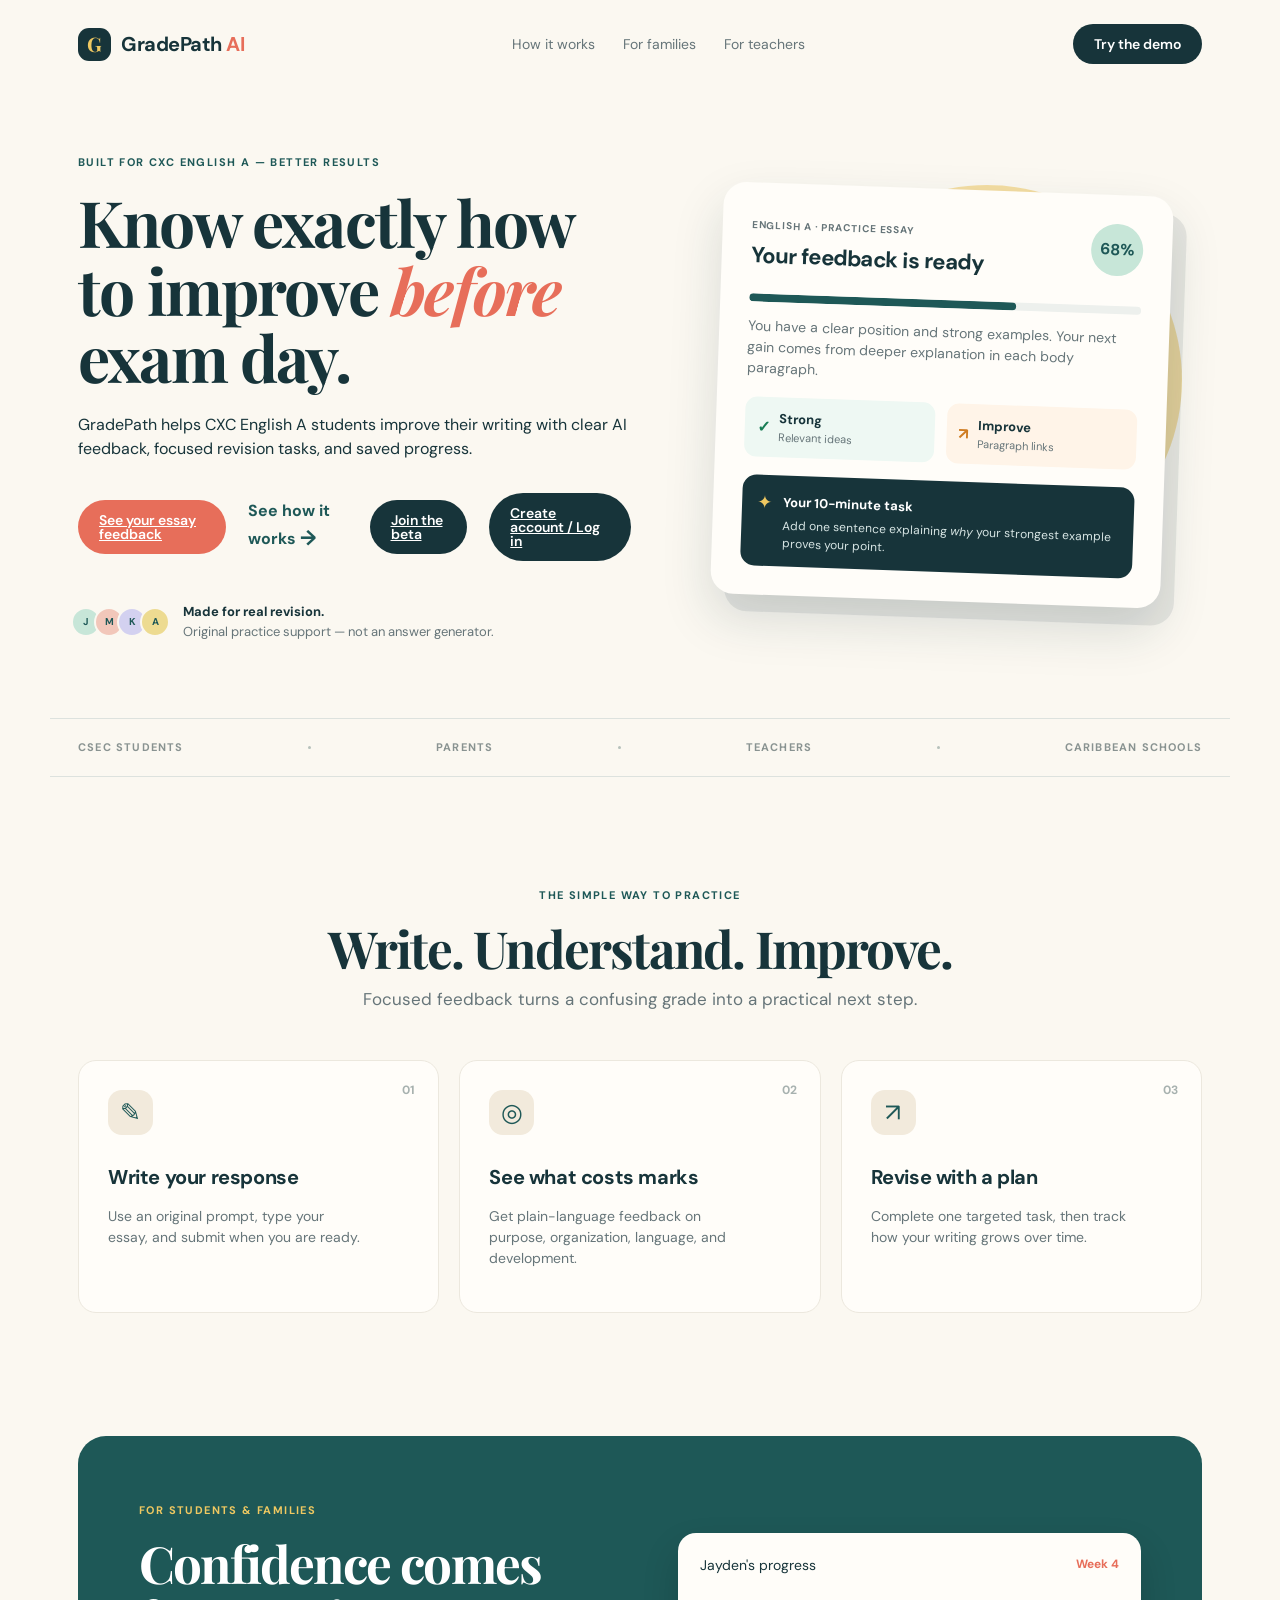
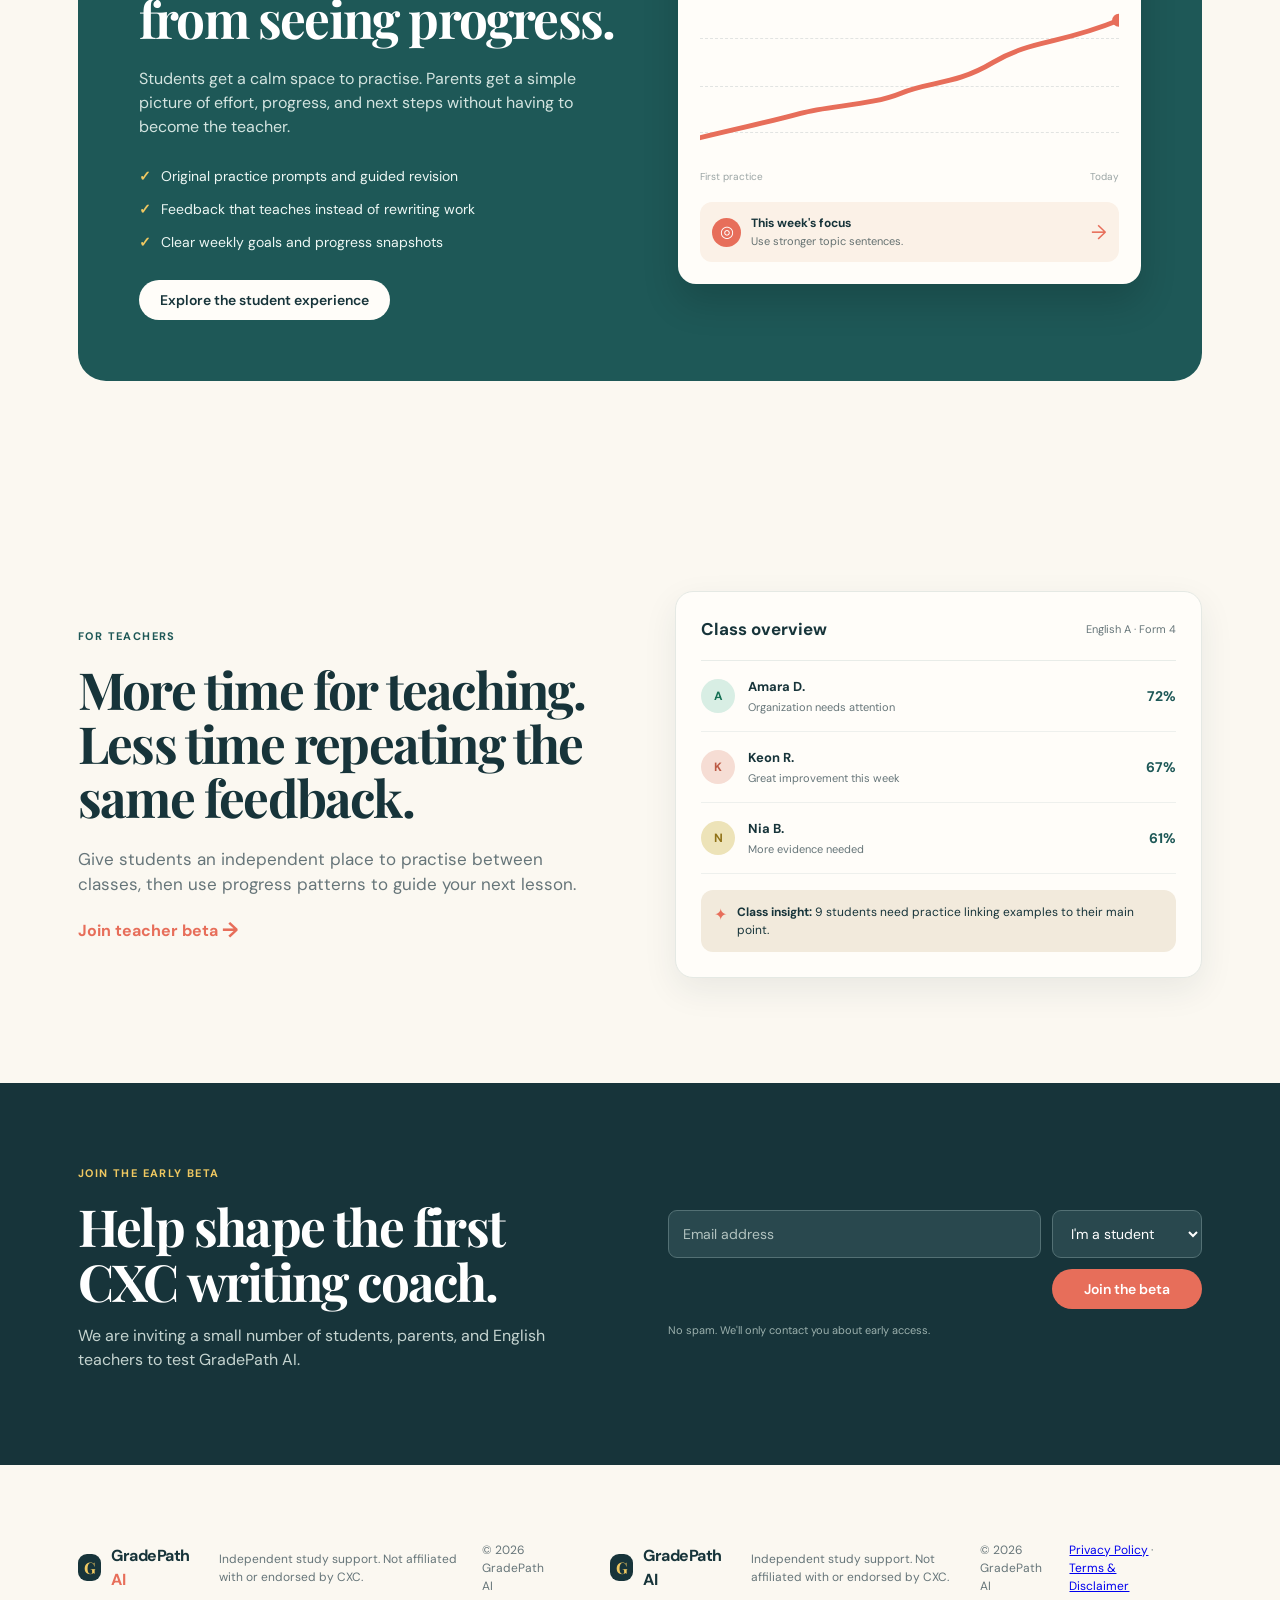
==== commit 0e323d15: "Clarify CXC English A focus" ====
--- a/index.html
+++ b/index.html
@@ -30,7 +30,8 @@
         <div class="hero-copy">
           <span class="eyebrow">BUILT FOR CXC ENGLISH A — BETTER RESULTS</span>
           <h1>Know exactly how to improve <em>before</em> exam day.</h1>
-          <p class="hero-text">GradePath gives students clear, rubric-style essay feedback, focused revision tasks, and a progress plan that makes writing improvement visible.</p>
+          <p class="hero-text"></p>GradePath helps CXC English A students improve their writing with clear AI feedback, focused revision tasks, and saved progress.
+
           <div class="hero-actions">
             <a class="btn btn-coral" href="essay-feedback.html">See your essay feedback</a>
             <a href="#how" class="text-link">See how it works <span>→</span></a>
@@ -114,7 +115,7 @@
             <button class="btn btn-light" id="openDemoFamily">Explore the student experience</button>
           </div>
           <div class="progress-mock">
-            <div class="progress-head"><span>Jayden’s progress</span><b>Week 4</b></div>
+            <div class="progress-head"><span>Jayden's progress</span><b>Week 4</b></div>
             <div class="chart-area">
               <div class="gridline g1"></div><div class="gridline g2"></div><div class="gridline g3"></div>
               <svg viewBox="0 0 500 210" preserveAspectRatio="none" aria-label="Improving score graph">
@@ -123,7 +124,7 @@
               </svg>
             </div>
             <div class="chart-labels"><span>First practice</span><span>Today</span></div>
-            <div class="goal-card"><span class="goal-icon">◎</span><div><b>This week’s focus</b><p>Use stronger topic sentences.</p></div><span class="goal-arrow">→</span></div>
+            <div class="goal-card"><span class="goal-icon">◎</span><div><b>This week's focus</b><p>Use stronger topic sentences.</p></div><span class="goal-arrow">→</span></div>
           </div>
         </div>
       </section>
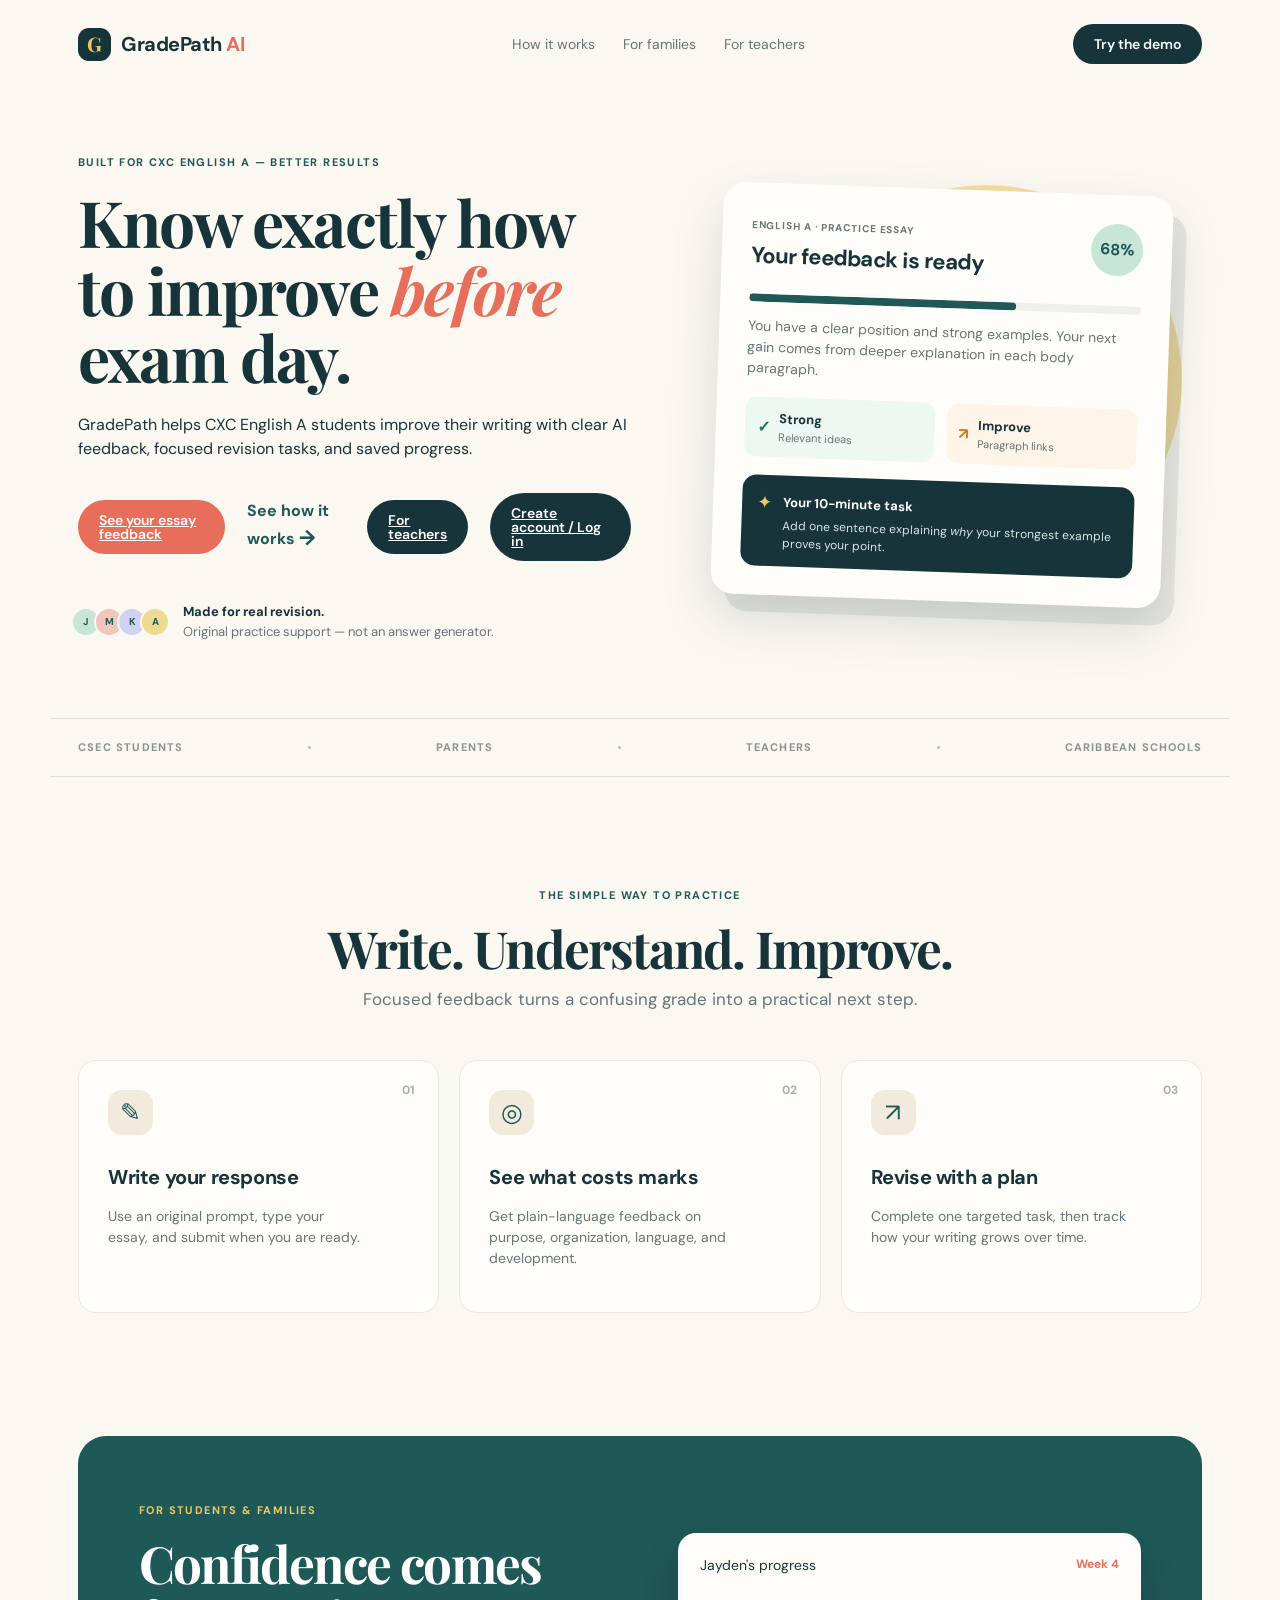
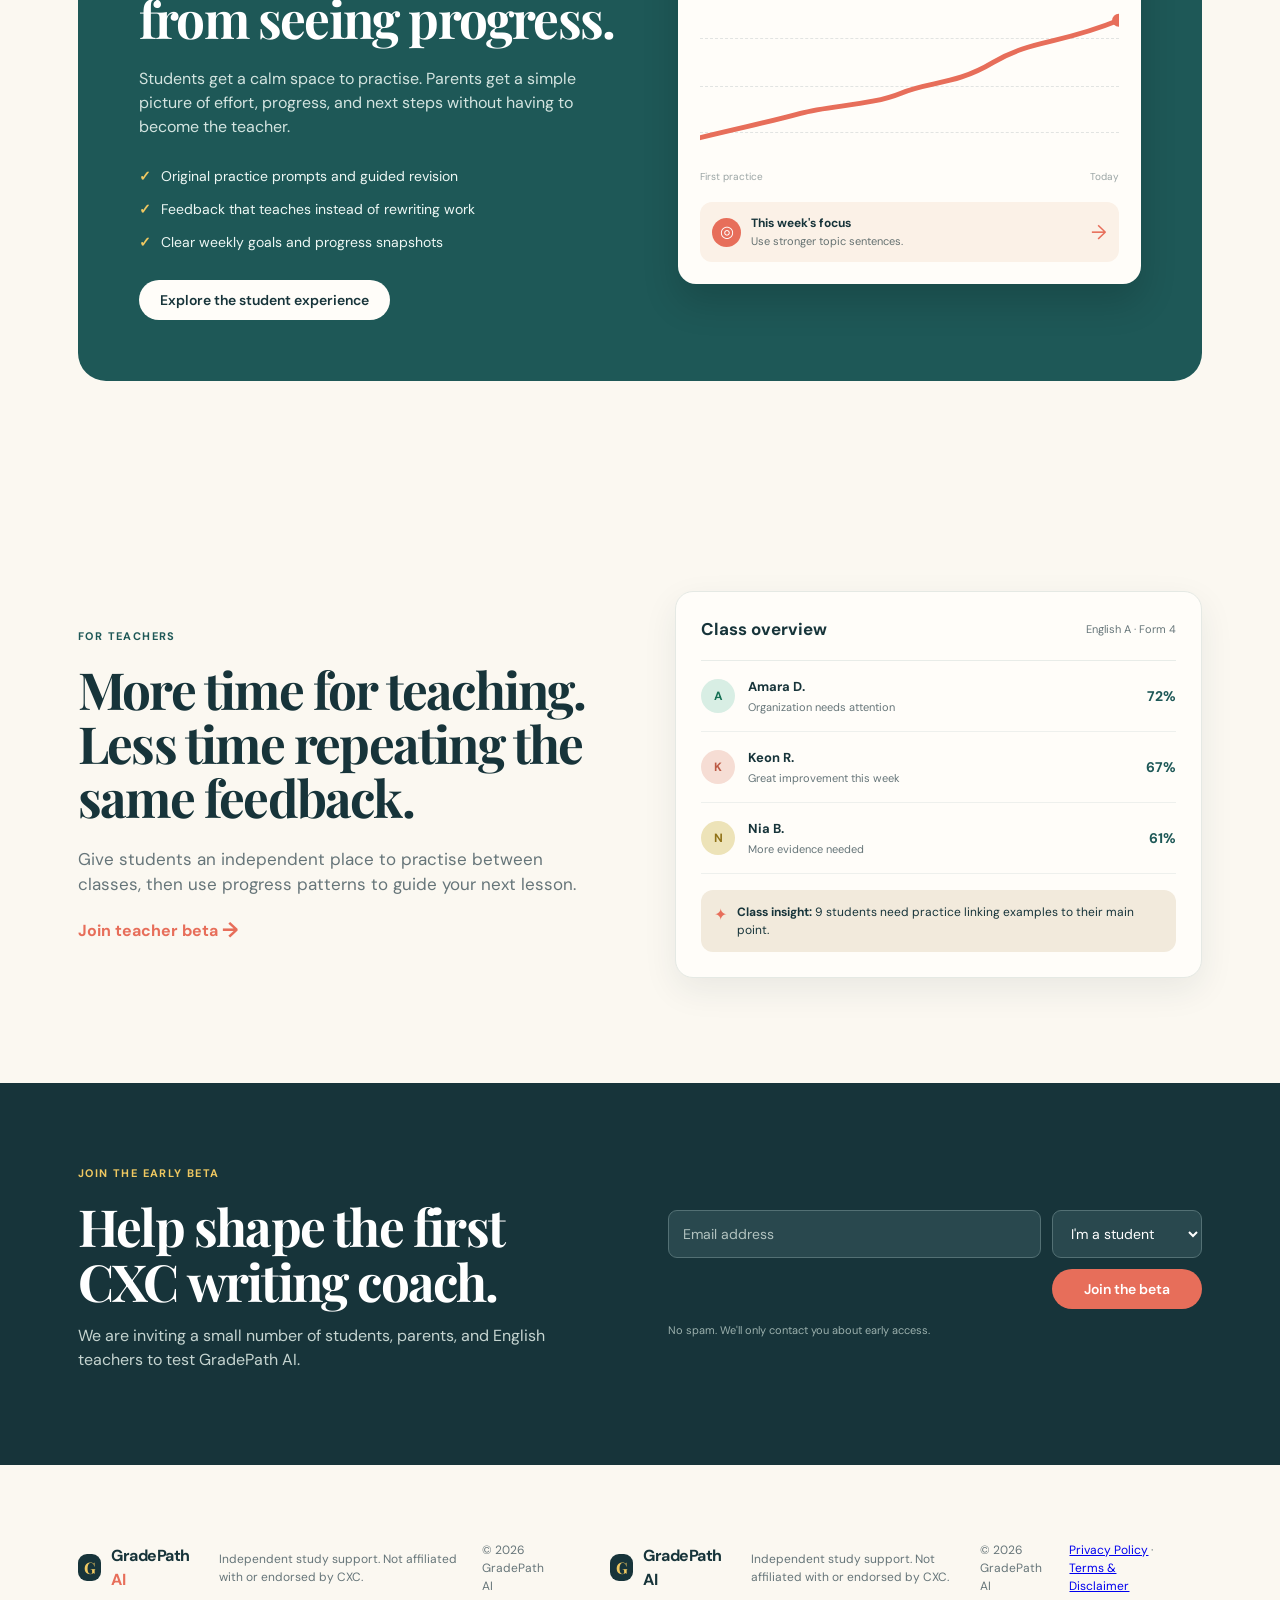
==== commit cf72d961: "join beta" ====
--- a/index.html
+++ b/index.html
@@ -35,7 +35,7 @@
           <div class="hero-actions">
             <a class="btn btn-coral" href="essay-feedback.html">See your essay feedback</a>
             <a href="#how" class="text-link">See how it works <span>→</span></a>
-            <a class="btn btn-dark" href="/pilot.html">Join the beta</a>
+            <a class="btn btn-dark" href="/pilot.html">For teachers</a>
             <a class="btn btn-dark" href="account.html">Create account / Log in</a>
           </div>
           <div class="trust-row">
